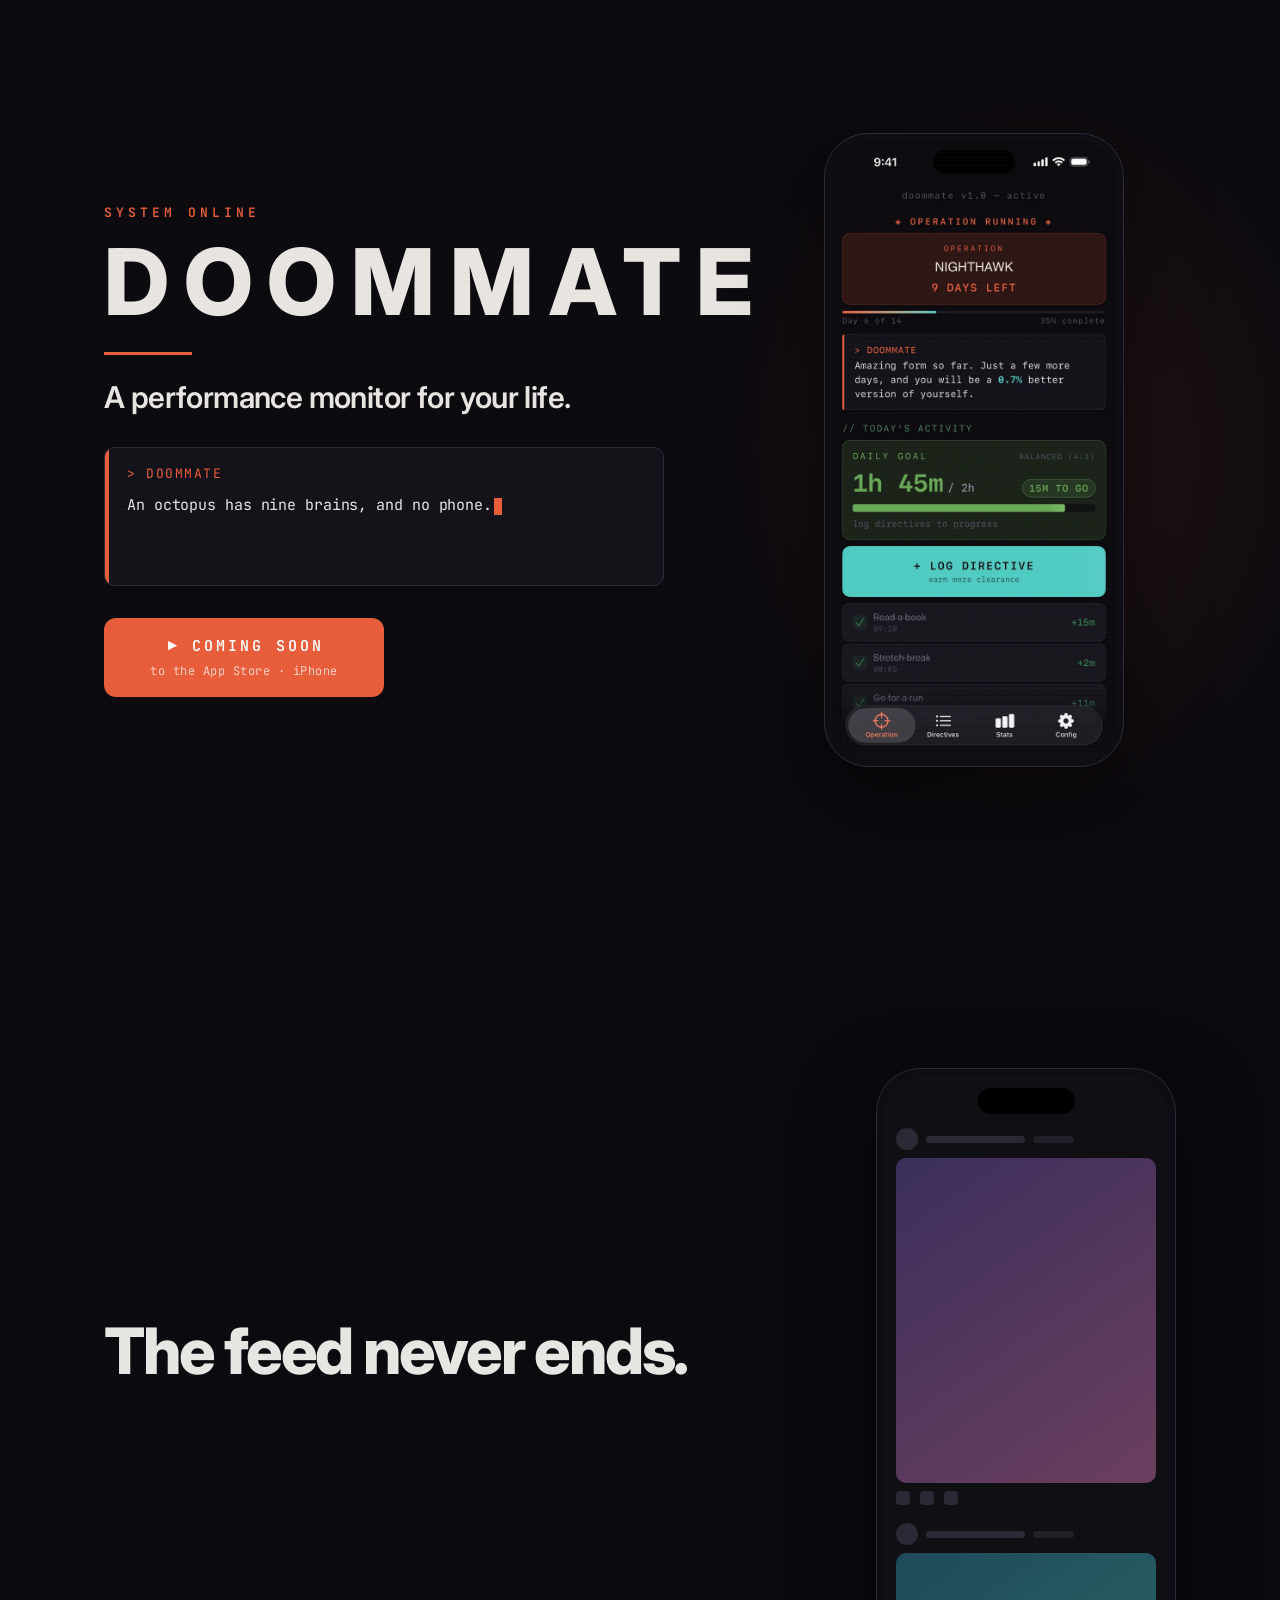
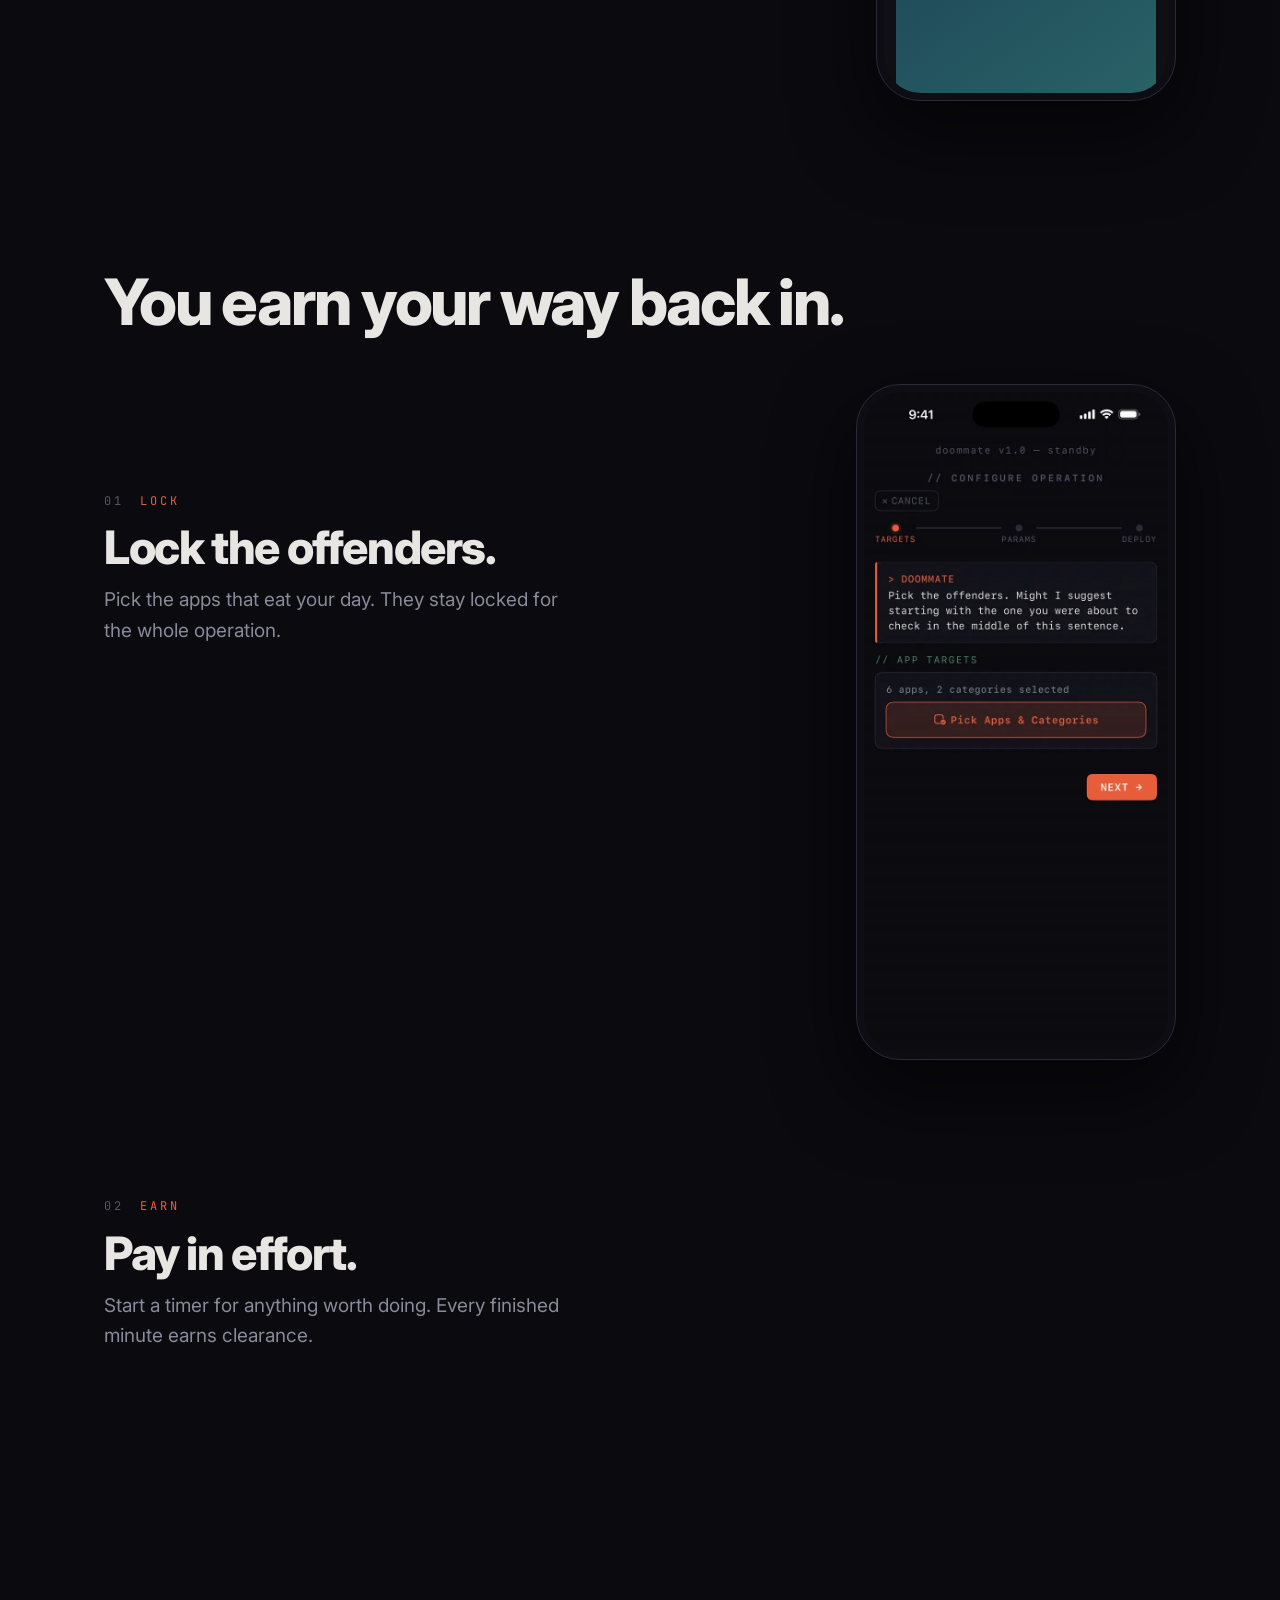
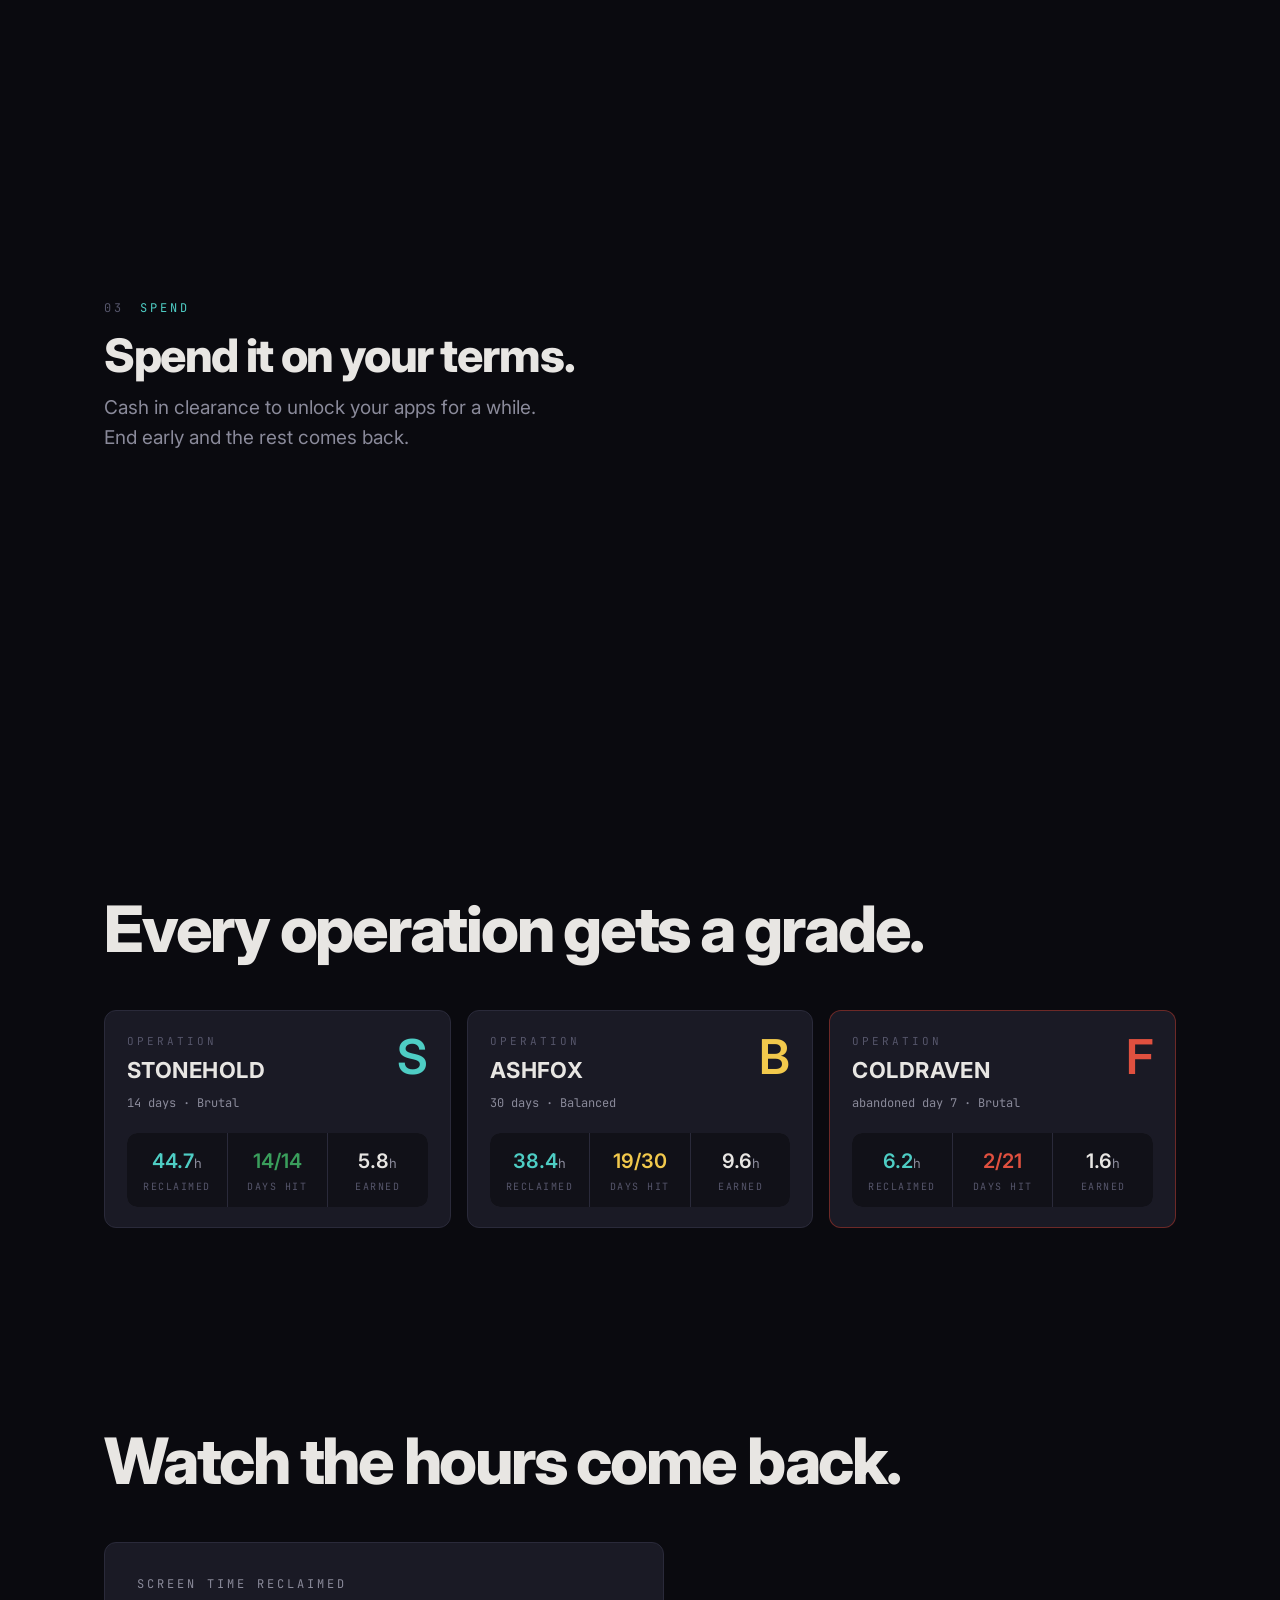
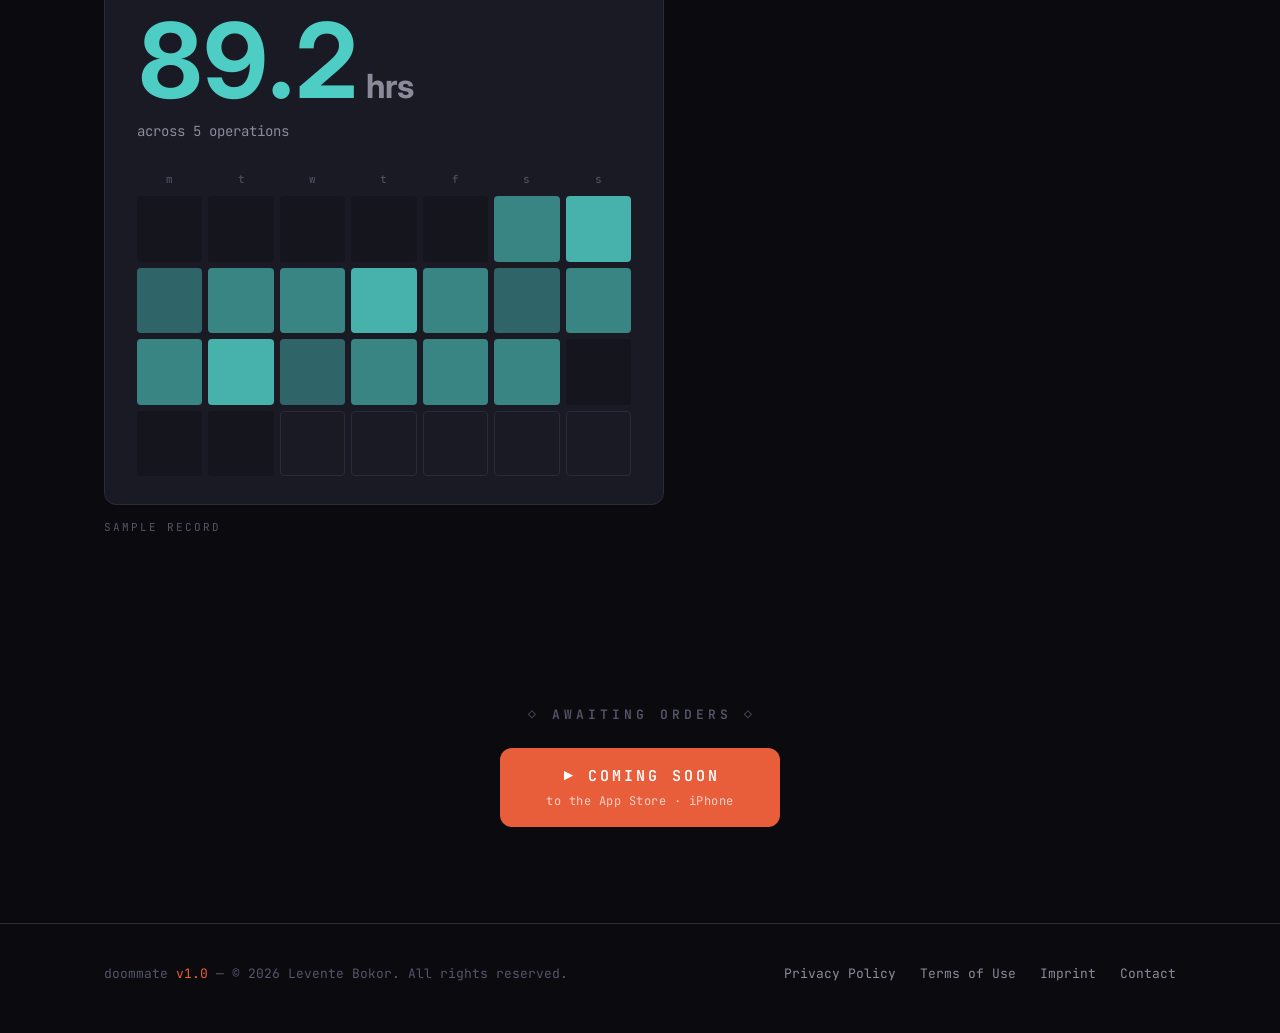
==== index.html @ 2afd4d6d "created website" ====
<!DOCTYPE html>
<html lang="en">
<head>
  <meta charset="UTF-8">
  <meta name="viewport" content="width=device-width, initial-scale=1.0">
  <title>Doommate</title>
  <meta name="description" content="Doommate is a performance monitor for your life. It locks away the apps that consume your day and hands your screen time back only in exchange for real effort.">
  <meta name="theme-color" content="#0a0a0f">

  <meta property="og:type" content="website">
  <meta property="og:title" content="Doommate">
  <meta property="og:description" content="A performance monitor for your life.">
  <meta property="og:url" content="https://jrcnn.github.io/doommate-site/">
  <meta property="og:image" content="https://jrcnn.github.io/doommate-site/assets/img/icon-512.png">
  <meta name="twitter:card" content="summary">

  <link rel="icon" type="image/png" sizes="32x32" href="assets/img/favicon-32.png">
  <link rel="icon" type="image/png" sizes="64x64" href="assets/img/icon-64.png">
  <link rel="apple-touch-icon" href="assets/img/apple-touch-icon.png">

  <script>document.documentElement.classList.add('js');</script>
  <link rel="preconnect" href="https://fonts.googleapis.com">
  <link rel="preconnect" href="https://fonts.gstatic.com" crossorigin>
  <link rel="stylesheet" href="https://fonts.googleapis.com/css2?family=Inter:wght@400;500;600;700;800&family=JetBrains+Mono:wght@400;500;600;700&display=swap">
  <link rel="stylesheet" href="assets/css/site.css">
  <link rel="stylesheet" href="assets/css/landing.css">
</head>
<body>
  <main>

    <!-- ── Hero ─────────────────────────────────────────── -->
    <section class="hero">
      <div class="wrap hero-grid">
        <div class="hero-copy">
          <p class="screen-label reveal">System online</p>
          <h1 class="wordmark reveal" style="--i:1">Doommate</h1>
          <div class="wordmark-rule reveal" style="--i:2" aria-hidden="true"></div>
          <p class="tagline reveal" style="--i:3">A performance monitor for your life.</p>

          <div class="terminal-msg dialog reveal" style="--i:4" id="dialog" role="button" tabindex="0" aria-label="Doommate. Press to hear another line.">
            <div class="prompt">&gt; doommate</div>
            <p class="sr-only" id="dialog-plain" aria-live="polite">An octopus has nine brains, and no phone. I will simply allow you to make your own conclusion.</p>
            <p class="msg-text" id="dialog-text" aria-hidden="true">An octopus has nine brains, and no phone. I will simply allow you to make your own conclusion.<span class="cursor"></span></p>
          </div>

          <div class="hero-cta reveal" style="--i:5">
            <!-- APP STORE: when the listing is live, replace this <span> with
                 <a class="btn btn-primary" href="https://apps.apple.com/app/idXXXXXXXXXX"> (same for the closing button) -->
            <span class="btn btn-primary">
              <span class="btn-text">▶ Coming soon</span>
              <span class="btn-sub">to the App Store · iPhone</span>
            </span>
          </div>
        </div>

        <div class="hero-visual reveal" style="--i:3">
          <div class="phone">
            <img src="assets/img/operation.webp" alt="Doommate during an active operation: days remaining, today's activity against the daily goal, and a button to log a directive." width="660" height="1434">
          </div>
        </div>
      </div>
    </section>

    <!-- ── The feed ─────────────────────────────────────── -->
    <!-- The block screen mirrors DoommateShieldUI/ShieldConfigurationExtension.swift:
         signal-lost icon geometry, DOOMMATE title, one of the operation lines, UNDERSTOOD. -->
    <section class="chapter" id="feed">
      <div class="wrap feedshow">
        <h2 class="headline feed-headline reveal">
          <span>The feed never ends.</span>
          <span class="headline-2">Doommate ends it.</span>
        </h2>

        <div class="phone feed-phone reveal" aria-label="An endless social feed, stopped by Doommate's block screen." role="img">
          <div class="screen">
            <div class="island" aria-hidden="true"></div>
            <div class="feed-scroll" aria-hidden="true"><div class="feed-list"></div></div>

            <div class="shield" aria-hidden="true">
              <svg class="shield-icon" viewBox="0 0 300 300">
                <defs>
                  <radialGradient id="shield-glow" cx="150" cy="150" r="150" gradientUnits="userSpaceOnUse">
                    <stop offset="0" stop-color="#C0392B" stop-opacity=".22"></stop>
                    <stop offset="1" stop-color="#C0392B" stop-opacity="0"></stop>
                  </radialGradient>
                  <mask id="shield-tears" maskUnits="userSpaceOnUse" x="0" y="0" width="300" height="300">
                    <rect width="300" height="300" fill="#fff"></rect>
                    <rect y="115" width="300" height="7.5" fill="#000"></rect>
                    <rect y="165" width="300" height="10" fill="#000"></rect>
                    <rect y="200" width="300" height="5" fill="#000"></rect>
                  </mask>
                </defs>
                <g mask="url(#shield-tears)">
                  <circle cx="150" cy="150" r="150" fill="url(#shield-glow)"></circle>
                  <g fill="none" stroke-width="25" stroke-linecap="butt">
                    <path d="M80 72.5 220 212.5M220 72.5 80 212.5" stroke="#4ECDC4" stroke-opacity=".5"></path>
                    <path d="M80 90 220 230M220 90 80 230" stroke="#8E2A1F" stroke-opacity=".6"></path>
                    <path d="M80 80 220 220M220 80 80 220" stroke="#C0392B"></path>
                  </g>
                </g>
                <g fill="#C0392B" fill-opacity=".55">
                  <rect x="45" y="122.5" width="40" height="7.5"></rect>
                  <rect x="215" y="122.5" width="40" height="7.5"></rect>
                  <rect x="65" y="175" width="30" height="10"></rect>
                  <rect x="205" y="175" width="30" height="10"></rect>
                </g>
                <path d="M25 65V25H65M235 25H275V65M275 235V275H235M65 275H25V235" fill="none" stroke="#C0392B" stroke-opacity=".35" stroke-width="5" stroke-linecap="butt" stroke-linejoin="miter"></path>
              </svg>
              <p class="shield-title">DOOMMATE</p>
              <p class="shield-sub">The feed will survive without you. It always does.</p>
              <span class="shield-btn">UNDERSTOOD</span>
            </div>
          </div>
        </div>
      </div>
    </section>

    <!-- ── The deal ─────────────────────────────────────── -->
    <section class="chapter" id="deal">
      <div class="wrap">
        <h2 class="headline reveal">You earn your way back in.</h2>

        <div class="deal">
          <div class="beats">
            <article class="beat" data-step="0">
              <div class="beat-copy reveal">
                <p class="beat-tag"><span>01</span> lock</p>
                <h3>Lock the offenders.</h3>
                <p>Pick the apps that eat your day. They stay locked for the whole operation.</p>
              </div>
              <div class="phone beat-phone reveal"><img src="assets/img/targets.webp" alt="Operation setup: picking the apps and categories to lock." width="660" height="1434" loading="lazy"></div>
            </article>
            <article class="beat" data-step="1">
              <div class="beat-copy reveal">
                <p class="beat-tag"><span>02</span> earn</p>
                <h3>Pay in effort.</h3>
                <p>Start a timer for anything worth doing. Every finished minute earns clearance.</p>
              </div>
              <div class="phone beat-phone reveal"><img src="assets/img/directive.webp" alt="A directive timer counting down while reading a book." width="660" height="1434" loading="lazy"></div>
            </article>
            <article class="beat" data-step="2">
              <div class="beat-copy reveal">
                <p class="beat-tag cyan"><span>03</span> spend</p>
                <h3>Spend it on your terms.</h3>
                <p>Cash in clearance to unlock your apps for a while. End early and the rest comes back.</p>
              </div>
              <div class="phone beat-phone reveal"><img src="assets/img/clearance.webp" alt="A clearance session counting down with apps unlocked." width="660" height="1434" loading="lazy"></div>
            </article>
          </div>

          <div class="stage" aria-hidden="true">
            <div class="phone">
              <div class="stage-screens">
                <img class="active" src="assets/img/targets.webp" alt="" width="660" height="1434" loading="lazy">
                <img src="assets/img/directive.webp" alt="" width="660" height="1434" loading="lazy">
                <img src="assets/img/clearance.webp" alt="" width="660" height="1434" loading="lazy">
              </div>
            </div>
          </div>
        </div>
      </div>
    </section>

    <!-- ── Grades ───────────────────────────────────────── -->
    <!-- Consistent with AppRouter.computeGrade: abandoned = F; S needs ≥95% of goal AND Brutal AND ≥10 days. -->
    <section class="chapter" id="grades">
      <div class="wrap">
        <h2 class="headline reveal">Every operation gets a grade.</h2>

        <div class="records">
          <article class="record card reveal" style="--i:0">
            <header>
              <div>
                <p class="rec-kicker">operation</p>
                <h3>STONEHOLD</h3>
                <p class="rec-meta">14 days · Brutal</p>
              </div>
              <span class="grade g-s" aria-label="Grade S">S</span>
            </header>
            <div class="rec-stats">
              <div><b class="c-cyan">44.7<small>h</small></b><span>reclaimed</span></div>
              <div><b class="c-green">14/14</b><span>days hit</span></div>
              <div><b>5.8<small>h</small></b><span>earned</span></div>
            </div>
          </article>
          <article class="record card reveal" style="--i:1">
            <header>
              <div>
                <p class="rec-kicker">operation</p>
                <h3>ASHFOX</h3>
                <p class="rec-meta">30 days · Balanced</p>
              </div>
              <span class="grade g-b" aria-label="Grade B">B</span>
            </header>
            <div class="rec-stats">
              <div><b class="c-cyan">38.4<small>h</small></b><span>reclaimed</span></div>
              <div><b class="c-yellow">19/30</b><span>days hit</span></div>
              <div><b>9.6<small>h</small></b><span>earned</span></div>
            </div>
          </article>
          <article class="record record--failed card reveal" style="--i:2">
            <header>
              <div>
                <p class="rec-kicker">operation</p>
                <h3>COLDRAVEN</h3>
                <p class="rec-meta">abandoned day 7 · Brutal</p>
              </div>
              <span class="grade g-f" aria-label="Grade F">F</span>
            </header>
            <div class="rec-stats">
              <div><b class="c-cyan">6.2<small>h</small></b><span>reclaimed</span></div>
              <div><b class="c-red">2/21</b><span>days hit</span></div>
              <div><b>1.6<small>h</small></b><span>earned</span></div>
            </div>
          </article>
        </div>
        <p class="sample reveal">sample records</p>
      </div>
    </section>

    <!-- ── Payoff ───────────────────────────────────────── -->
    <section class="chapter" id="payoff">
      <div class="wrap">
        <h2 class="headline reveal">Watch the hours come back.</h2>

        <div class="reclaim card reveal" id="reclaim">
          <p class="rec-label">screen time reclaimed</p>
          <p class="reclaim-value"><span id="reclaimed">100.4</span><small>hrs</small></p>
          <p class="reclaim-sub">across 5 operations</p>

          <div class="heat" aria-hidden="true">
            <span class="dow">m</span><span class="dow">t</span><span class="dow">w</span><span class="dow">t</span><span class="dow">f</span><span class="dow">s</span><span class="dow">s</span>
          </div>
        </div>
        <p class="sample reveal">sample record</p>
      </div>
    </section>

    <!-- ── Closing ──────────────────────────────────────── -->
    <section class="closing">
      <div class="wrap">
        <p class="screen-label dim reveal">◇ awaiting orders ◇</p>
        <span class="btn btn-primary reveal" style="--i:1">
          <span class="btn-text">▶ Coming soon</span>
          <span class="btn-sub">to the App Store · iPhone</span>
        </span>
      </div>
    </section>

  </main>

  <footer class="site-footer">
    <div class="wrap">
      <p class="sig">doommate <span class="ver">v1.0</span> — © 2026 Levente Bokor. All rights reserved.</p>
      <nav aria-label="Footer">
        <a href="privacy/">Privacy Policy</a>
        <a href="terms/">Terms of Use</a>
        <a href="imprint/">Imprint</a>
        <a href="mailto:doommateapp@gmail.com">Contact</a>
      </nav>
    </div>
  </footer>

  <!-- Lines copied verbatim from Doommate/Resources/DialogLines/generic.json.
       Inline markup: [p:ms] pause · [s:preset|ms] speed · [c:style] colour · [h:*] haptic (ignored on web) · [default] reset -->
  <script type="application/json" id="dialog-lines">
  [
    "An octopus has nine brains,[p:300] and no phone.[p:800] I will simply allow you to make your own conclusion.",
    "I think pigeons know something.[p:800] Not everything,[p:300] obviously,[p:300] but enough to make their confidence suspicious.",
    "You know what's underrated?[p:800] Finishing something badly,[p:300] as opposed to [c:emphasis][h:medium][s:slow]dreaming[default] about finishing something perfectly."
  ]
  </script>
  <script src="assets/js/landing.js" defer></script>
</body>
</html>
---- assets/css/site.css ----
/* Doommate site — design tokens mirror Doommate/DesignSystem/Theme.swift */

:root {
  --bg-deep: #0a0a0f;
  --bg-surface: #12121a;
  --bg-card: #1a1a25;
  --bg-card-hover: #22222f;
  --accent: #E85D3A;
  --accent-dim: rgba(232, 93, 58, 0.15);
  --accent-glow: rgba(232, 93, 58, 0.30);
  --cyan: #4ECDC4;
  --cyan-dim: rgba(78, 205, 196, 0.15);
  --green: #3A9E5C;
  --green-dim: rgba(58, 158, 92, 0.15);
  --yellow: #F2C94C;
  --yellow-dim: rgba(242, 201, 76, 0.15);
  --red: #C0392B;
  --red-dim: rgba(192, 57, 43, 0.15);
  --text-primary: #E8E6E3;
  --text-secondary: #8A8A9A;
  --text-dim: #55556A;
  --comment: #4A8A68;
  --border: #2A2A3A;

  --dialog-normal: #E8E6E3;
  --dialog-emphasis: #4ECDC4;
  --dialog-sass: #F2C94C;
  --dialog-error: #FF5B5B;

  --mono: 'JetBrains Mono', ui-monospace, 'SF Mono', Menlo, Consolas, monospace;
  --sans: 'Inter', system-ui, -apple-system, 'Segoe UI', Roboto, sans-serif;

  --radius-panel: 10px;
  --radius-card: 12px;
  --page: 1120px;
  color-scheme: dark;
}

* { box-sizing: border-box; }

html { scroll-behavior: smooth; }
@media (prefers-reduced-motion: reduce) { html { scroll-behavior: auto; } }

body {
  margin: 0;
  background: var(--bg-deep);
  color: var(--text-primary);
  font-family: var(--sans);
  font-size: 16px;
  line-height: 1.6;
  -webkit-font-smoothing: antialiased;
  /* clip, not hidden: hidden turns <body> into a scroll container and breaks the sticky header */
  overflow-x: clip;
}

/* Scanline texture — same stripe as DMScanlineOverlay, a touch stronger for desktop panels */
body::after {
  content: '';
  position: fixed;
  inset: 0;
  background: repeating-linear-gradient(
    0deg,
    transparent,
    transparent 2px,
    rgba(232, 93, 58, 0.018) 2px,
    rgba(232, 93, 58, 0.018) 4px
  );
  pointer-events: none;
  z-index: 100;
}

img { max-width: 100%; display: block; }

a { color: var(--accent); text-underline-offset: 3px; }
a:hover { color: #ff7a57; }
:focus-visible { outline: 2px solid var(--cyan); outline-offset: 3px; border-radius: 4px; }

::selection { background: var(--accent); color: #fff; }

.wrap {
  max-width: var(--page);
  margin: 0 auto;
  padding: 0 24px;
}

.skip-link {
  position: absolute;
  left: -9999px;
  top: 8px;
  background: var(--accent);
  color: #fff;
  padding: 8px 14px;
  border-radius: 8px;
  font-family: var(--mono);
  z-index: 200;
}
.skip-link:focus { left: 8px; }

/* ── Header ───────────────────────────────────────────── */

.site-header {
  position: sticky;
  top: 0;
  z-index: 50;
  background: rgba(10, 10, 15, 0.82);
  backdrop-filter: blur(12px);
  -webkit-backdrop-filter: blur(12px);
  border-bottom: 1px solid var(--border);
}

.site-header .wrap {
  display: flex;
  align-items: center;
  justify-content: space-between;
  height: 64px;
  gap: 16px;
}

.brand {
  display: flex;
  align-items: center;
  gap: 10px;
  text-decoration: none;
  color: var(--text-primary);
  font-family: var(--mono);
  font-weight: 700;
  font-size: 15px;
  letter-spacing: 3px;
  text-transform: uppercase;
}
.brand:hover { color: var(--text-primary); }
.brand img { width: 32px; height: 32px; border-radius: 8px; }

.nav {
  display: flex;
  align-items: center;
  gap: 24px;
  font-family: var(--mono);
  font-size: 13px;
}
.nav a {
  color: var(--text-secondary);
  text-decoration: none;
  letter-spacing: 0.5px;
}
.nav a:hover, .nav a[aria-current="page"] { color: var(--accent); }

@media (max-width: 640px) {
  .nav .nav-optional { display: none; }
  .nav { gap: 16px; font-size: 12px; }
  .brand span { display: none; }
}

/* ── Shared primitives from the app ───────────────────── */

.sys-line {
  font-family: var(--mono);
  font-size: 13px;
  color: var(--text-dim);
  letter-spacing: 2px;
}
.sys-line .ver { color: var(--accent); }

.screen-label {
  font-family: var(--mono);
  font-size: 13px;
  font-weight: 600;
  letter-spacing: 4px;
  text-transform: uppercase;
  color: var(--accent);
}
.screen-label.dim { color: var(--text-dim); }
.screen-label.cyan { color: var(--cyan); }

.section-label {
  font-family: var(--mono);
  font-size: 13px;
  color: var(--comment);
  letter-spacing: 3px;
  text-transform: uppercase;
  margin: 0 0 14px;
}

.terminal-msg {
  background: var(--bg-surface);
  border: 1px solid var(--border);
  border-radius: var(--radius-panel);
  padding: 16px 20px 18px 22px;
  position: relative;
  overflow: hidden;
}
.terminal-msg::before {
  content: '';
  position: absolute;
  top: 0; left: 0;
  width: 4px;
  height: 100%;
  background: var(--accent);
}
.terminal-msg .prompt {
  font-family: var(--mono);
  font-size: 13px;
  color: var(--accent);
  letter-spacing: 1.5px;
  text-transform: uppercase;
  margin-bottom: 8px;
}
.terminal-msg .msg-text {
  font-family: var(--mono);
  font-size: 15px;
  color: var(--dialog-normal);
  line-height: 1.65;
  letter-spacing: -0.1px;
  margin: 0;
}
.msg-text .c-emphasis { color: var(--dialog-emphasis); font-weight: 700; }
.msg-text .c-sass { color: var(--dialog-sass); }
.msg-text .c-error { color: var(--dialog-error); text-shadow: 1px 0 rgba(78,205,196,0.45), -1px 0 rgba(232,93,58,0.45); }

.cursor {
  display: inline-block;
  width: 0.55em;
  height: 1.1em;
  background: var(--accent);
  margin-left: 2px;
  vertical-align: text-bottom;
  animation: blink 1s step-end infinite;
}
@keyframes blink { 50% { opacity: 0; } }

.card {
  background: var(--bg-card);
  border: 1px solid var(--border);
  border-radius: var(--radius-card);
}

.btn {
  display: inline-flex;
  flex-direction: column;
  align-items: center;
  justify-content: center;
  gap: 4px;
  padding: 16px 32px;
  border-radius: var(--radius-card);
  text-decoration: none;
  position: relative;
  overflow: hidden;
  border: none;
  text-align: center;
}
.btn .btn-text {
  font-family: var(--mono);
  font-size: 15px;
  font-weight: 600;
  letter-spacing: 3px;
  margin-right: -3px; /* cancels the trailing letter-spacing so the label centres */
  text-transform: uppercase;
}
.btn .btn-sub {
  font-family: var(--mono);
  font-size: 12px;
  letter-spacing: 0.5px;
}
.btn-primary { background: var(--accent); color: #fff; }
.btn-primary:hover { color: #fff; background: #f0673f; }
.btn-primary .btn-sub { color: rgba(255,255,255,0.72); }
.btn-primary::after {
  content: '';
  position: absolute;
  top: 0; left: -100%;
  width: 50%;
  height: 100%;
  background: linear-gradient(90deg, transparent, rgba(255,255,255,0.12), transparent);
  animation: shimmer 3.2s ease-in-out infinite;
}
@keyframes shimmer { 0% { left: -100%; } 100% { left: 200%; } }

@media (prefers-reduced-motion: reduce) {
  .btn-primary::after, .cursor { animation: none; }
}

/* ── Footer ───────────────────────────────────────────── */

.site-footer {
  border-top: 1px solid var(--border);
  margin-top: 96px;
  padding: 40px 0 48px;
  font-family: var(--mono);
  font-size: 13px;
  color: var(--text-dim);
}
.site-footer .wrap {
  display: flex;
  flex-wrap: wrap;
  justify-content: space-between;
  gap: 20px 32px;
}
.site-footer nav { display: flex; flex-wrap: wrap; gap: 8px 24px; }
.site-footer a { color: var(--text-secondary); text-decoration: none; }
.site-footer a:hover { color: var(--accent); }
.site-footer .sig { color: var(--text-dim); margin: 0; }
.site-footer .sig .ver { color: var(--accent); }

/* Phones: signature over links, both centred */
@media (max-width: 640px) {
  .site-footer .wrap {
    flex-direction: column;
    align-items: center;
    text-align: center;
    gap: 16px;
  }
  .site-footer nav { justify-content: center; }
}
---- assets/css/landing.css ----
/* Landing page */

.sr-only {
  position: absolute;
  width: 1px; height: 1px;
  padding: 0; margin: -1px;
  overflow: hidden;
  clip: rect(0 0 0 0);
  white-space: nowrap;
  border: 0;
}

/* ── Scroll reveal ────────────────────────────────────── */
/* Only hidden once JS has marked the page, so no-JS visitors see everything. */

.js .reveal {
  opacity: 0;
  transform: translateY(28px);
  transition:
    opacity 0.8s cubic-bezier(0.2, 0.7, 0.2, 1),
    transform 0.8s cubic-bezier(0.2, 0.7, 0.2, 1);
  transition-delay: calc(var(--i, 0) * 90ms);
}
.js .reveal.in { opacity: 1; transform: none; }

/* ── Hero ─────────────────────────────────────────────── */

.hero {
  position: relative;
  min-height: 100vh;
  min-height: 100svh;
  display: flex;
  align-items: center;
  padding: 64px 0;
  overflow: hidden;
}
.hero::before {
  content: '';
  position: absolute;
  top: -10%;
  right: -15%;
  width: 70vw;
  height: 120%;
  background: radial-gradient(closest-side, rgba(232, 93, 58, 0.12), transparent 70%);
  pointer-events: none;
}

.hero-grid {
  position: relative;
  width: 100%;
  display: grid;
  grid-template-columns: minmax(0, 1.2fr) minmax(0, 0.8fr);
  gap: 64px;
  align-items: center;
}

.hero-copy .screen-label { margin: 0 0 12px; }

.wordmark {
  font-family: var(--sans);
  font-weight: 800;
  font-size: clamp(44px, 7.4vw, 92px);
  line-height: 1;
  letter-spacing: 0.16em;
  text-transform: uppercase;
  margin: 0;
}
.wordmark-rule {
  width: 88px;
  height: 3px;
  background: var(--accent);
  margin: 24px 0 24px;
}

.tagline {
  font-size: clamp(22px, 2.6vw, 30px);
  font-weight: 600;
  letter-spacing: -0.02em;
  line-height: 1.2;
  margin: 0 0 32px;
}

.dialog { max-width: 560px; cursor: pointer; }

.hero-cta { margin-top: 32px; }
.hero-cta .btn { min-width: 280px; }

.hero-visual { display: flex; justify-content: center; }
.hero-visual .phone { width: 300px; }

.phone {
  background: #0d0d13;
  border: 1px solid var(--border);
  border-radius: 44px;
  padding: 7px;
  box-shadow: 0 30px 80px rgba(0, 0, 0, 0.55);
}
.phone img {
  border-radius: 37px;
  width: 100%;
  height: auto;
}

@media (max-width: 900px) {
  .hero { min-height: 0; padding: 56px 0 24px; }
  .hero-grid { grid-template-columns: 1fr; gap: 56px; }
  .hero-visual .phone { width: 250px; }
  /* Single column: the button spans the dialog's width so their edges line up */
  .hero-cta .btn { width: 100%; max-width: 560px; min-width: 0; }
}

/* ── Chapters ─────────────────────────────────────────── */

.chapter { padding: 168px 0 0; }

.headline {
  font-family: var(--sans);
  font-weight: 800;
  font-size: clamp(34px, 5.2vw, 64px);
  line-height: 1.04;
  letter-spacing: -0.035em;
  max-width: 13em;
  margin: 0 0 48px;
}

.sample {
  font-family: var(--mono);
  font-size: 11px;
  letter-spacing: 2px;
  text-transform: uppercase;
  color: var(--text-dim);
  margin: 14px 0 0;
}

@media (max-width: 900px) {
  .chapter { padding-top: 120px; }
  .headline { margin-bottom: 32px; }
}

/* ── The feed ─────────────────────────────────────────── */

.feedshow {
  display: grid;
  grid-template-columns: minmax(0, 1fr) 300px;
  gap: 64px;
  align-items: center;
}

.feed-headline { margin: 0; }
.feed-headline span { display: block; }
.headline-2 { color: var(--accent); }

.js #feed .headline-2 {
  opacity: 0;
  transform: translateY(14px);
  transition: opacity 0.6s ease 0.25s, transform 0.6s cubic-bezier(0.2, 0.7, 0.2, 1) 0.25s;
}
.js #feed.ended .headline-2 { opacity: 1; transform: none; }

.feed-phone { width: 300px; justify-self: center; }

.screen {
  position: relative;
  aspect-ratio: 660 / 1434;
  border-radius: 37px;
  overflow: hidden;
  background: #101014;
}
.island {
  position: absolute;
  top: 12px;
  left: 50%;
  width: 34%;
  height: 26px;
  transform: translateX(-50%);
  border-radius: 14px;
  background: #000;
  z-index: 3;
}

/* A generic feed: nobody's brand, just the shape of one */
.feed-scroll { position: absolute; inset: 0; overflow: hidden; }
.feed-list {
  padding: 52px 12px 0;
  animation: feed-scroll 16s linear infinite;
}
@keyframes feed-scroll {
  from { transform: translateY(0); }
  to   { transform: translateY(-50%); }
}
.js #feed.ended .feed-list { animation-play-state: paused; }

.post { margin-bottom: 18px; }
.post-head {
  display: flex;
  align-items: center;
  gap: 8px;
  margin-bottom: 8px;
}
.post-head .av {
  width: 22px;
  height: 22px;
  border-radius: 50%;
  background: #2a2a36;
  flex: none;
}
.post-head b {
  height: 7px;
  width: 38%;
  border-radius: 4px;
  background: #2a2a36;
}
.post-head b.short { width: 16%; background: #202029; }
.media {
  border-radius: 10px;
  aspect-ratio: 4 / 5;
}
.media.sq { aspect-ratio: 1; }
.media.wide { aspect-ratio: 16 / 11; }
.m1 { background: linear-gradient(145deg, #3b2f5c, #6b3f5e); }
.m2 { background: linear-gradient(145deg, #1f4a5a, #2d6a6a); }
.m3 { background: linear-gradient(145deg, #5a3a22, #8a5a2a); }
.m4 { background: linear-gradient(145deg, #2a2f5e, #4a3a7a); }
.m5 { background: linear-gradient(145deg, #5e2a3a, #7a3a4a); }
.m6 { background: linear-gradient(145deg, #23513a, #2f6a4a); }
.post-actions {
  display: flex;
  gap: 10px;
  margin-top: 8px;
}
.post-actions i {
  width: 14px;
  height: 14px;
  border-radius: 4px;
  background: #2a2a36;
}

/* Block screen — the app's system shield */
.shield {
  position: absolute;
  inset: 0;
  z-index: 2;
  display: flex;
  flex-direction: column;
  align-items: center;
  text-align: center;
  padding: 30% 22px 26px;
  background: rgba(10, 10, 15, 0.86);
  -webkit-backdrop-filter: blur(16px);
  backdrop-filter: blur(16px);
}
.js #feed .shield {
  opacity: 0;
  transform: scale(1.06);
  transition: opacity 0.45s ease, transform 0.55s cubic-bezier(0.2, 0.7, 0.2, 1);
}
.js #feed.ended .shield { opacity: 1; transform: none; }

.shield-icon { width: 52%; height: auto; }
.shield-title {
  font-family: -apple-system, BlinkMacSystemFont, var(--sans);
  font-size: 19px;
  font-weight: 700;
  color: var(--red);
  margin: 14px 0 6px;
}
.shield-sub {
  font-family: -apple-system, BlinkMacSystemFont, var(--sans);
  font-size: 14px;
  line-height: 1.4;
  color: var(--text-secondary);
  margin: 0;
  max-width: 17em;
}
.shield-btn {
  margin-top: auto;
  width: 100%;
  padding: 13px 0;
  border-radius: 14px;
  background: var(--red);
  color: var(--bg-deep);
  font-family: -apple-system, BlinkMacSystemFont, var(--sans);
  font-size: 15px;
  font-weight: 600;
}

@media (max-width: 900px) {
  .feedshow { grid-template-columns: 1fr; gap: 40px; }
  .feed-phone { width: 260px; }
}

/* ── The deal ─────────────────────────────────────────── */

.deal {
  display: grid;
  grid-template-columns: minmax(0, 1fr) 320px;
  gap: 64px;
}

.beat {
  min-height: 78vh;
  display: flex;
  flex-direction: column;
  justify-content: center;
}
.beat:first-child { min-height: 60vh; justify-content: flex-start; padding-top: 12vh; }
.beat-tag {
  font-family: var(--mono);
  font-size: 12px;
  letter-spacing: 3px;
  text-transform: uppercase;
  color: var(--accent);
  margin: 0;
}
.beat-tag.cyan { color: var(--cyan); }
.beat-tag span { color: var(--text-dim); margin-right: 6px; }
.beat h3 {
  font-family: var(--sans);
  font-size: clamp(30px, 3.6vw, 48px);
  font-weight: 800;
  line-height: 1.05;
  letter-spacing: -0.03em;
  margin: 12px 0 14px;
}
.beat-copy p:last-child {
  font-size: 19px;
  color: var(--text-secondary);
  max-width: 24em;
  margin: 0;
}
.beat-phone { display: none; }

.stage {
  position: sticky;
  top: max(24px, calc(50vh - 350px));
  align-self: start;
}
.stage-screens {
  position: relative;
  aspect-ratio: 660 / 1434;
}
.stage-screens img {
  position: absolute;
  inset: 0;
  opacity: 0;
  transform: scale(0.985);
  transition: opacity 0.5s ease, transform 0.5s ease;
}
.stage-screens img.active { opacity: 1; transform: none; }

@media (max-width: 900px) {
  .deal { grid-template-columns: 1fr; gap: 0; }
  .stage { display: none; }
  .beat, .beat:first-child { min-height: 0; padding: 24px 0 72px; }
  .beat-phone { display: block; width: 250px; margin: 36px auto 0; }
}

/* ── Grades ───────────────────────────────────────────── */

.records {
  display: grid;
  grid-template-columns: repeat(3, minmax(0, 1fr));
  gap: 16px;
}
.record { padding: 22px 22px 20px; }
.record--failed { border-color: rgba(192, 57, 43, 0.5); }
.record header {
  display: flex;
  justify-content: space-between;
  align-items: flex-start;
  gap: 12px;
}
.rec-kicker {
  font-family: var(--mono);
  font-size: 11px;
  letter-spacing: 3px;
  text-transform: uppercase;
  color: var(--text-dim);
  margin: 0 0 2px;
}
.record h3 {
  font-family: var(--sans);
  font-size: 22px;
  font-weight: 700;
  letter-spacing: 0.02em;
  margin: 0;
}
.rec-meta {
  font-family: var(--mono);
  font-size: 12px;
  color: var(--text-secondary);
  margin: 6px 0 0;
}
.grade {
  font-family: var(--sans);
  font-size: 48px;
  font-weight: 600;
  line-height: 1;
}
.g-s { color: var(--cyan); }
.g-b { color: var(--yellow); }
.g-f { color: #e0503f; }

/* Grade lands a beat after its card, like a stamp */
.js .record .grade {
  display: inline-block;
  opacity: 0;
  transform: scale(1.9);
  transition: opacity 0.35s ease, transform 0.45s cubic-bezier(0.3, 1.6, 0.5, 1);
  transition-delay: calc(var(--i, 0) * 90ms + 450ms);
}
.js .record.in .grade { opacity: 1; transform: none; }

.rec-stats {
  display: grid;
  grid-template-columns: repeat(3, minmax(0, 1fr));
  gap: 1px;
  margin-top: 20px;
  background: var(--border);
  border-radius: var(--radius-panel);
  overflow: hidden;
}
.rec-stats div {
  background: #111118;
  padding: 12px 6px;
  text-align: center;
}
.rec-stats b {
  display: block;
  font-family: var(--sans);
  font-size: 20px;
  font-weight: 600;
}
.rec-stats small { font-size: 13px; color: var(--text-secondary); font-weight: 400; }
.rec-stats span {
  display: block;
  margin-top: 2px;
  font-family: var(--mono);
  font-size: 10px;
  letter-spacing: 1.5px;
  text-transform: uppercase;
  color: var(--text-dim);
}
.c-cyan { color: var(--cyan); }
.c-green { color: var(--green); }
.c-yellow { color: var(--yellow); }
.c-red { color: #e0503f; }

@media (max-width: 900px) {
  .records { grid-template-columns: 1fr; max-width: 480px; }
}

/* ── Payoff ───────────────────────────────────────────── */

.reclaim {
  max-width: 560px;
  padding: 32px 32px 28px;
}
.rec-label {
  font-family: var(--mono);
  font-size: 12px;
  letter-spacing: 3px;
  text-transform: uppercase;
  color: var(--text-secondary);
  margin: 0;
}
.reclaim-value {
  font-family: var(--sans);
  font-size: clamp(64px, 9vw, 104px);
  font-weight: 700;
  line-height: 1;
  letter-spacing: -0.02em;
  color: var(--cyan);
  margin: 14px 0 8px;
  font-variant-numeric: tabular-nums;
}
.reclaim-value small {
  font-size: 0.32em;
  color: var(--text-secondary);
  margin-left: 8px;
  letter-spacing: 0;
}
.reclaim-sub {
  font-family: var(--mono);
  font-size: 14px;
  color: var(--text-secondary);
  margin: 0;
}

.heat {
  display: grid;
  grid-template-columns: repeat(7, minmax(0, 1fr));
  gap: 6px;
  margin-top: 28px;
}
.heat .dow {
  font-family: var(--mono);
  font-size: 11px;
  color: var(--text-dim);
  text-align: center;
  margin-bottom: 2px;
}
.cell {
  aspect-ratio: 1;
  border-radius: 4px;
  background: #15151d;
}
.cell.l1 { background: rgba(78, 205, 196, 0.25); }
.cell.l2 { background: rgba(78, 205, 196, 0.42); }
.cell.l3 { background: rgba(78, 205, 196, 0.6); }
.cell.l4 { background: rgba(78, 205, 196, 0.85); }
.cell.lf { background: transparent; border: 1px solid var(--border); }

.js .reclaim .cell {
  opacity: 0;
  transform: scale(0.6);
  transition: opacity 0.4s ease, transform 0.4s ease;
  transition-delay: calc(var(--i, 0) * 24ms + 300ms);
}
.js .reclaim.in .cell { opacity: 1; transform: none; }

/* ── Closing ──────────────────────────────────────────── */

.closing {
  padding: 168px 0 0;
  text-align: center;
}
.closing .screen-label {
  margin: 0 0 22px;
  padding-left: 4px; /* balances the trailing letter-spacing so the label sits dead centre */
}
.closing .btn { min-width: 280px; }
@media (max-width: 520px) {
  .closing .btn { width: 100%; min-width: 0; }
}

/* ── Reduced motion: everything present, nothing moves ── */

@media (prefers-reduced-motion: reduce) {
  .js .reveal,
  .js .record .grade,
  .js .reclaim .cell,
  .js #feed .shield,
  .js #feed .headline-2 {
    transition: none !important;
  }
  .js .reveal,
  .js .record .grade,
  .js .reclaim .cell {
    opacity: 1 !important;
    transform: none !important;
  }
  .feed-list { animation: none; }
  .stage-screens img { transition: none; }
}
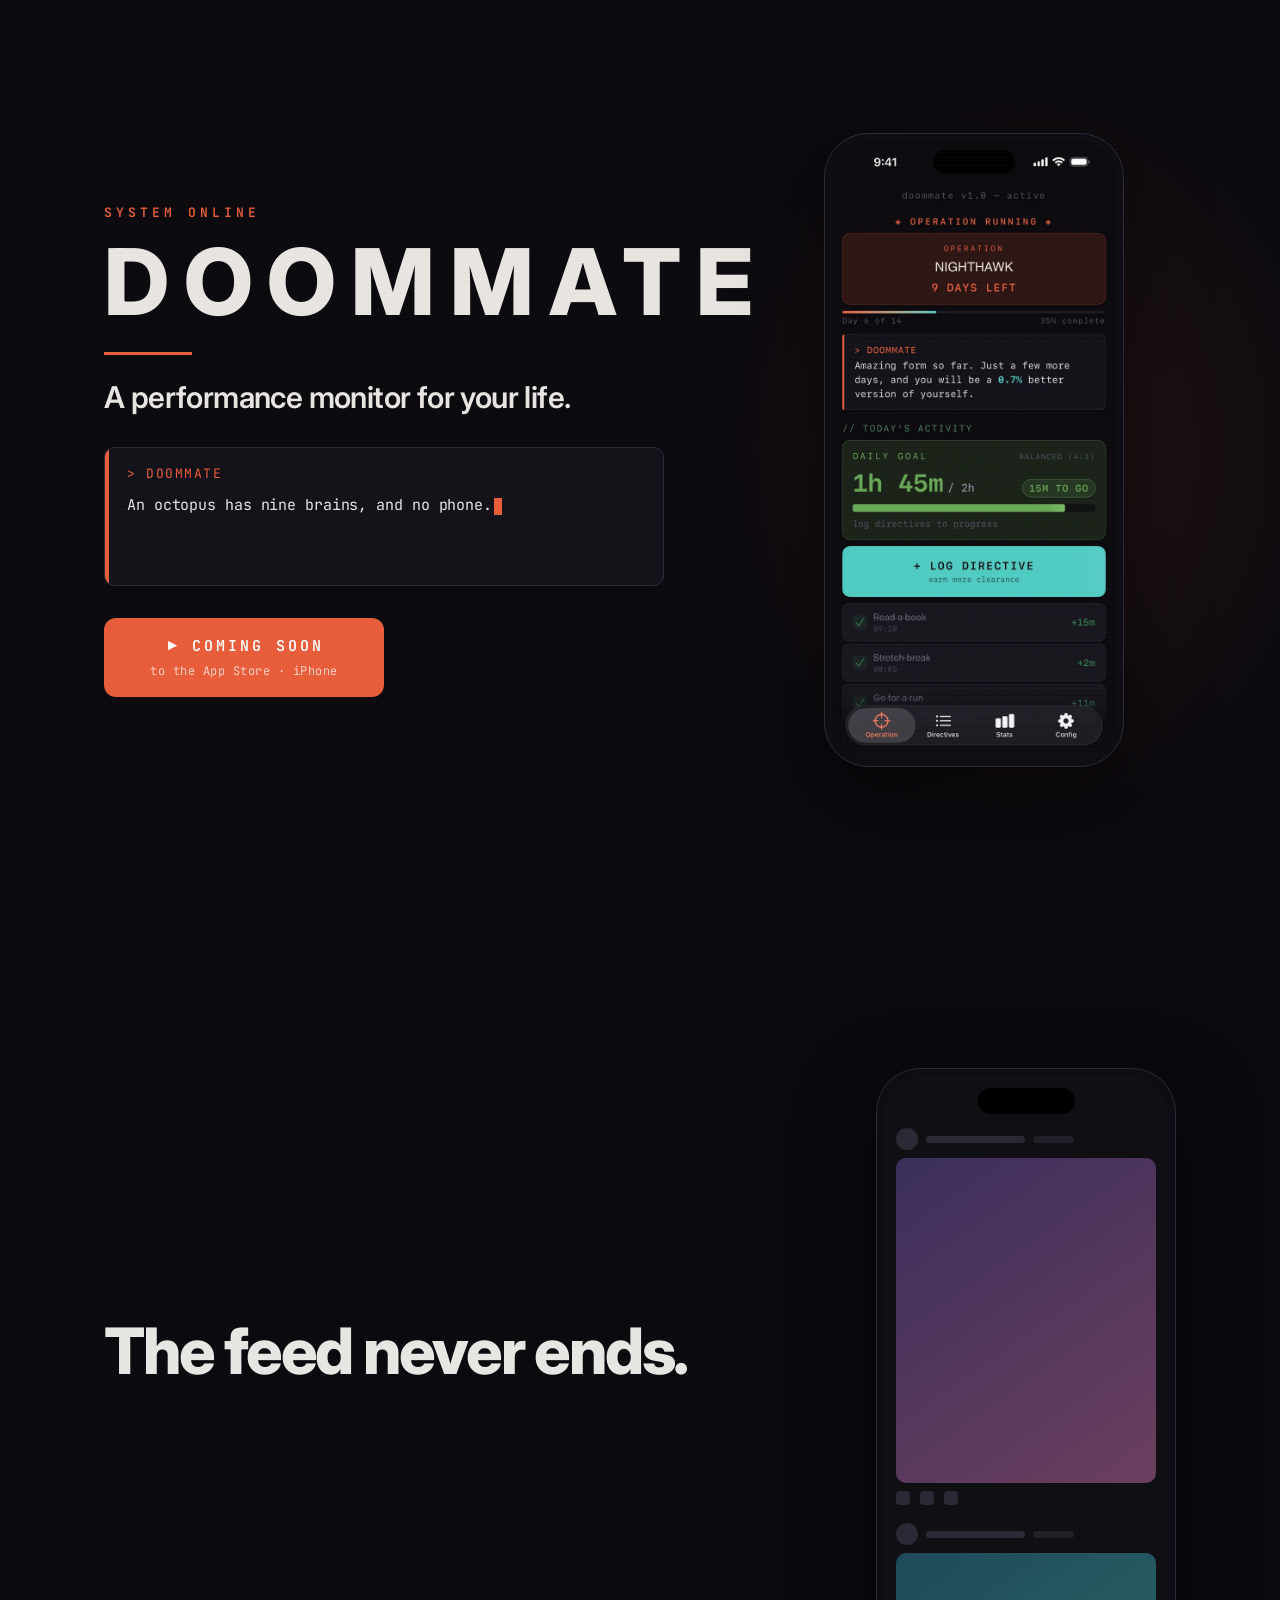
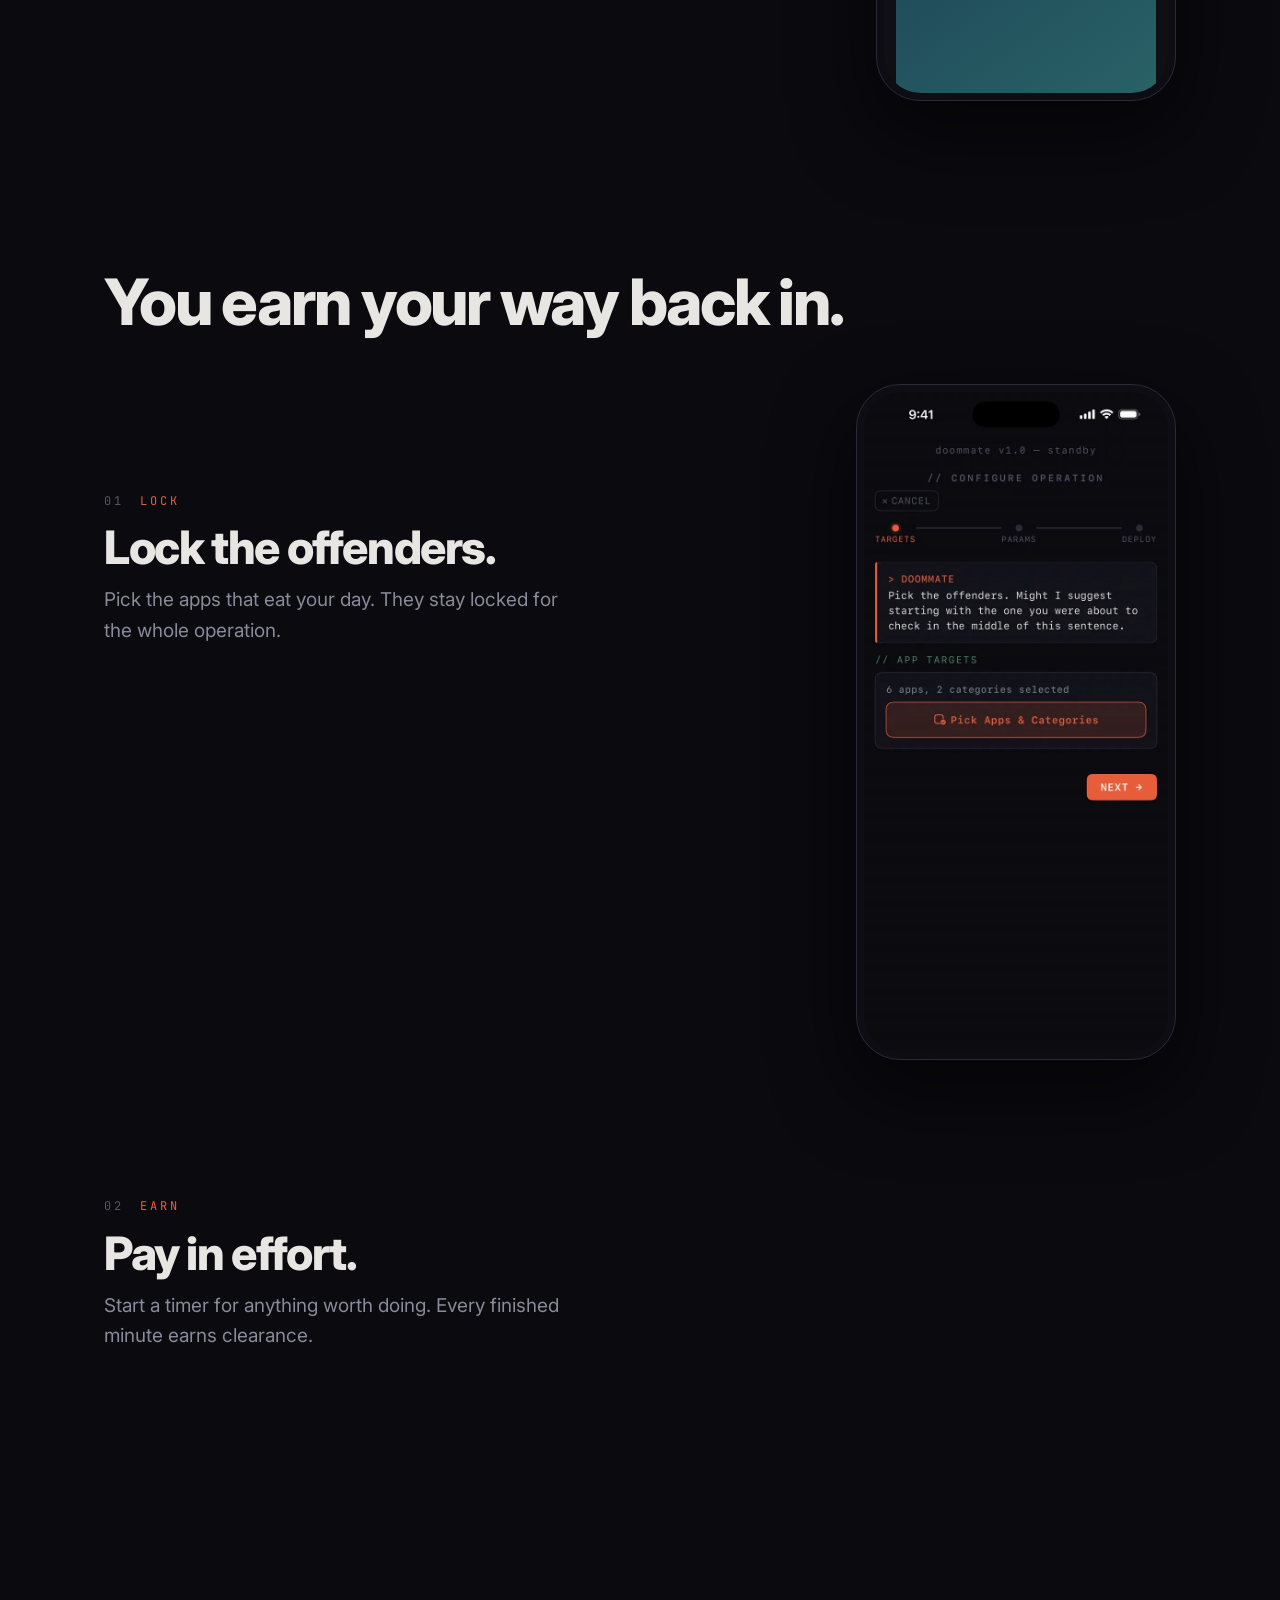
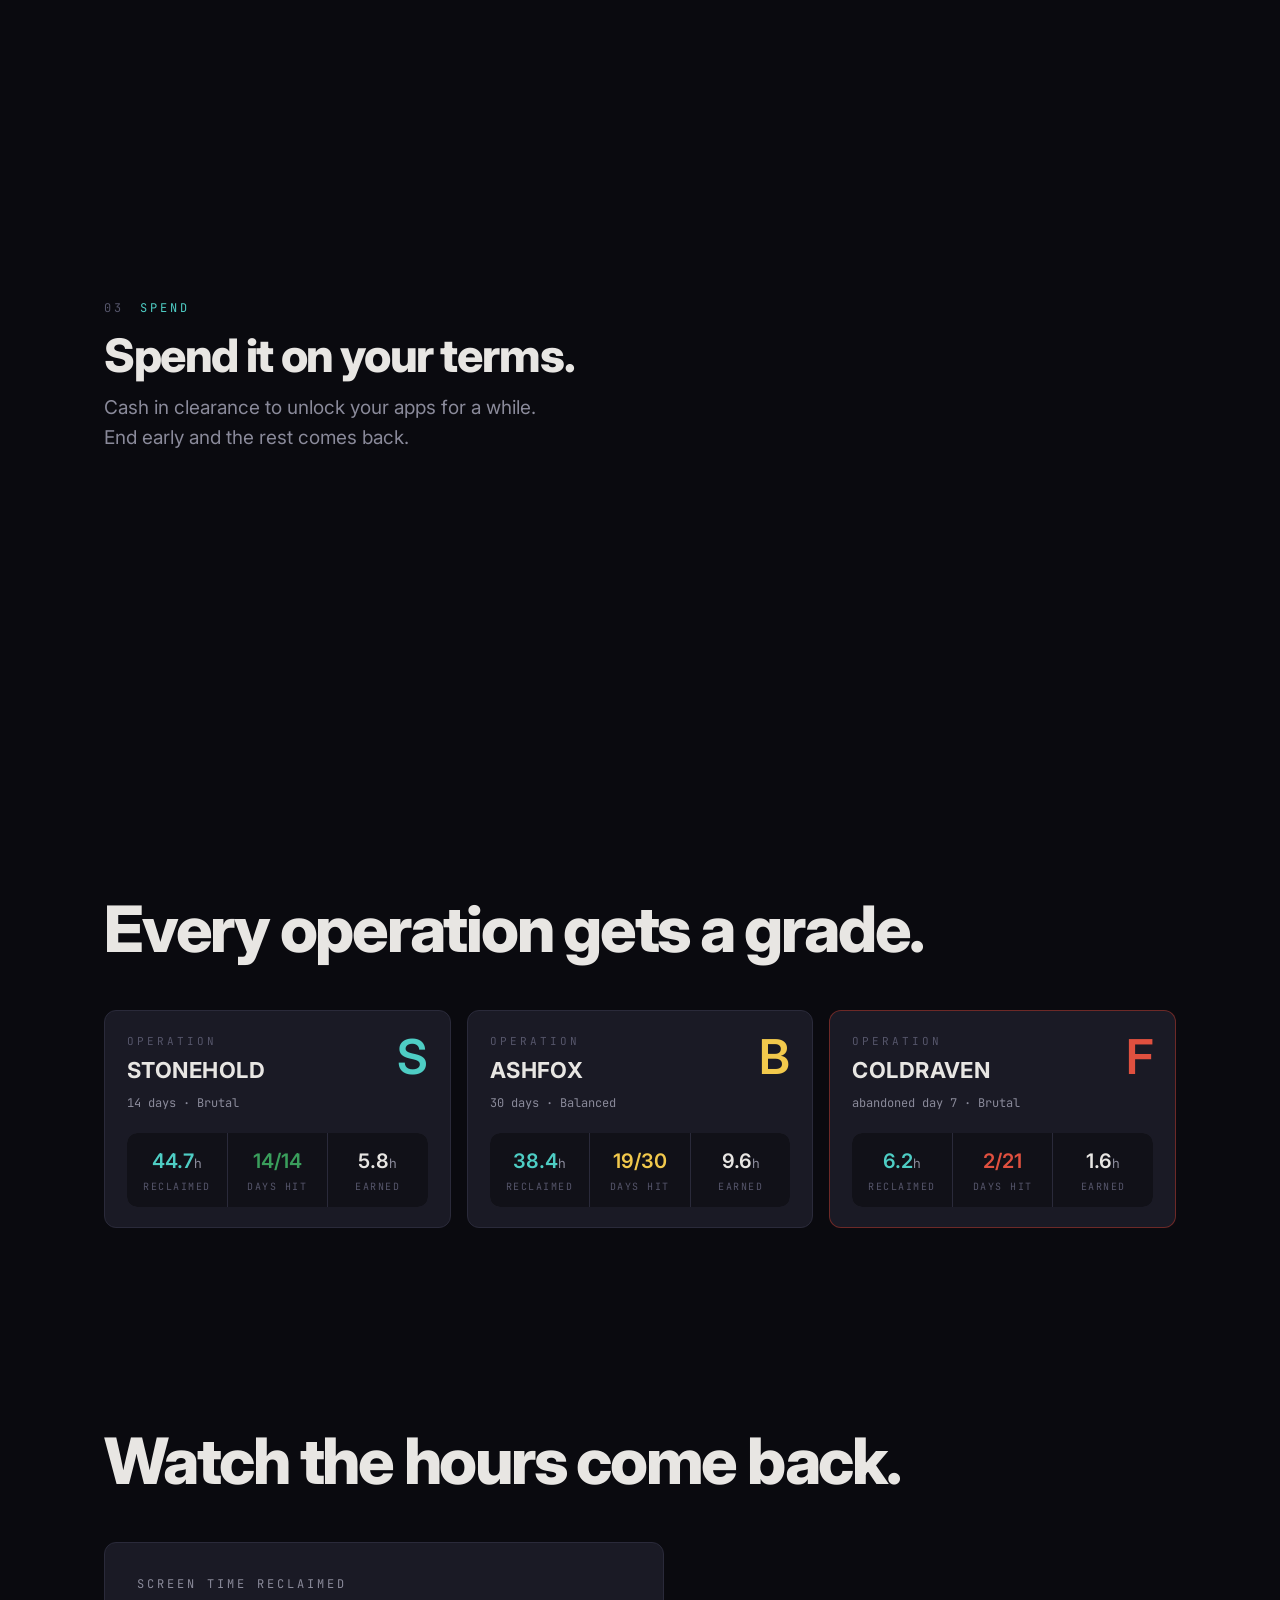
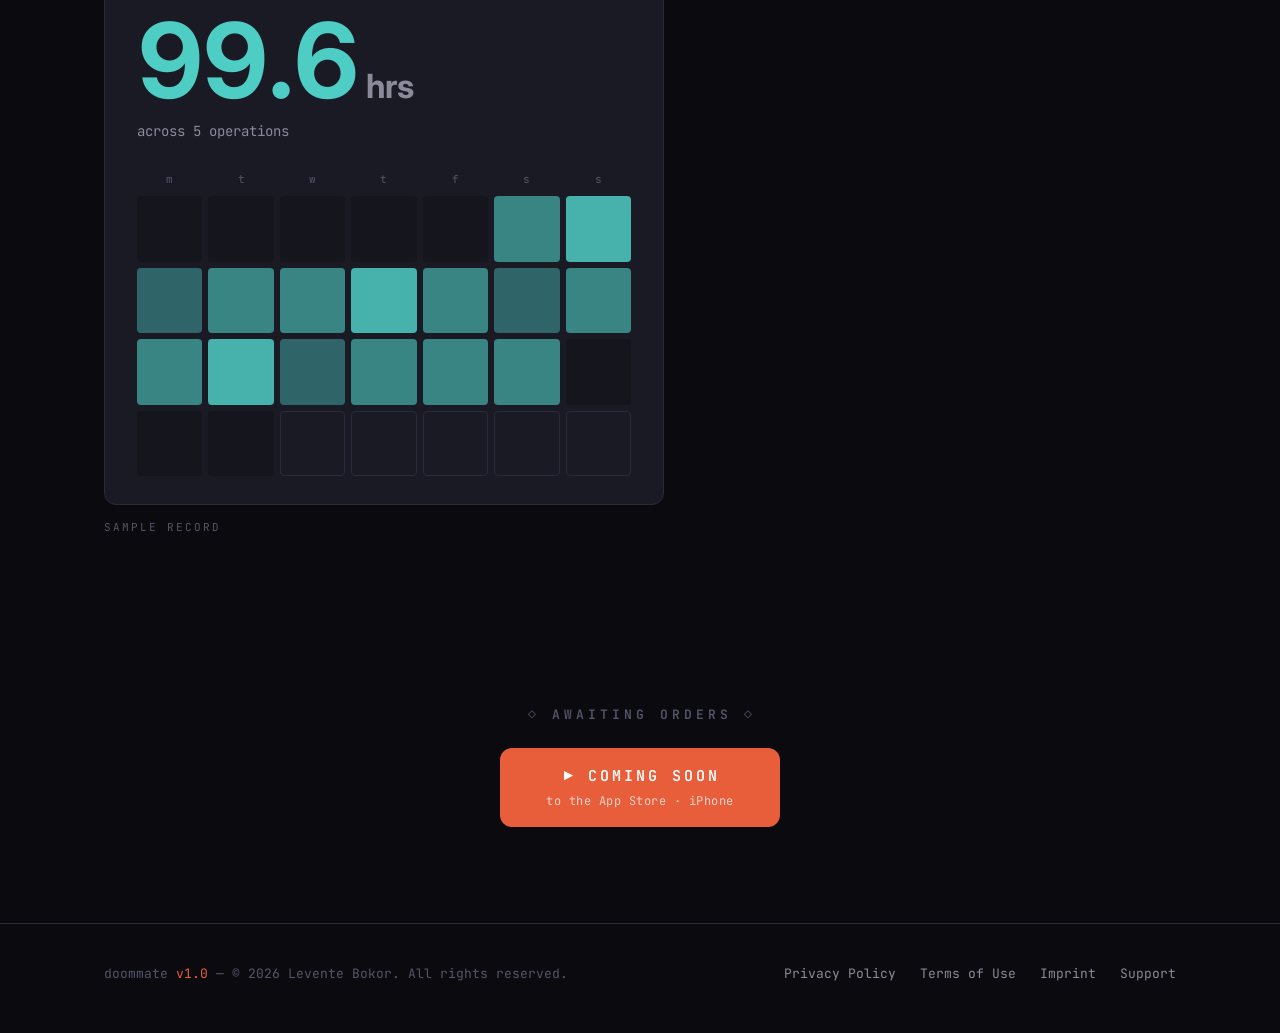
==== commit 59c33ea6: "support site" ====
--- a/index.html
+++ b/index.html
@@ -10,8 +10,9 @@
   <meta property="og:type" content="website">
   <meta property="og:title" content="Doommate">
   <meta property="og:description" content="A performance monitor for your life.">
-  <meta property="og:url" content="https://jrcnn.github.io/doommate-site/">
-  <meta property="og:image" content="https://jrcnn.github.io/doommate-site/assets/img/icon-512.png">
+  <meta property="og:url" content="https://doommate.com/">
+  <meta property="og:image" content="https://doommate.com/assets/img/icon-512.png">
+  <link rel="canonical" href="https://doommate.com/">
   <meta name="twitter:card" content="summary">
 
   <link rel="icon" type="image/png" sizes="32x32" href="assets/img/favicon-32.png">
@@ -256,7 +257,7 @@
         <a href="privacy/">Privacy Policy</a>
         <a href="terms/">Terms of Use</a>
         <a href="imprint/">Imprint</a>
-        <a href="mailto:doommateapp@gmail.com">Contact</a>
+        <a href="support/">Support</a>
       </nav>
     </div>
   </footer>
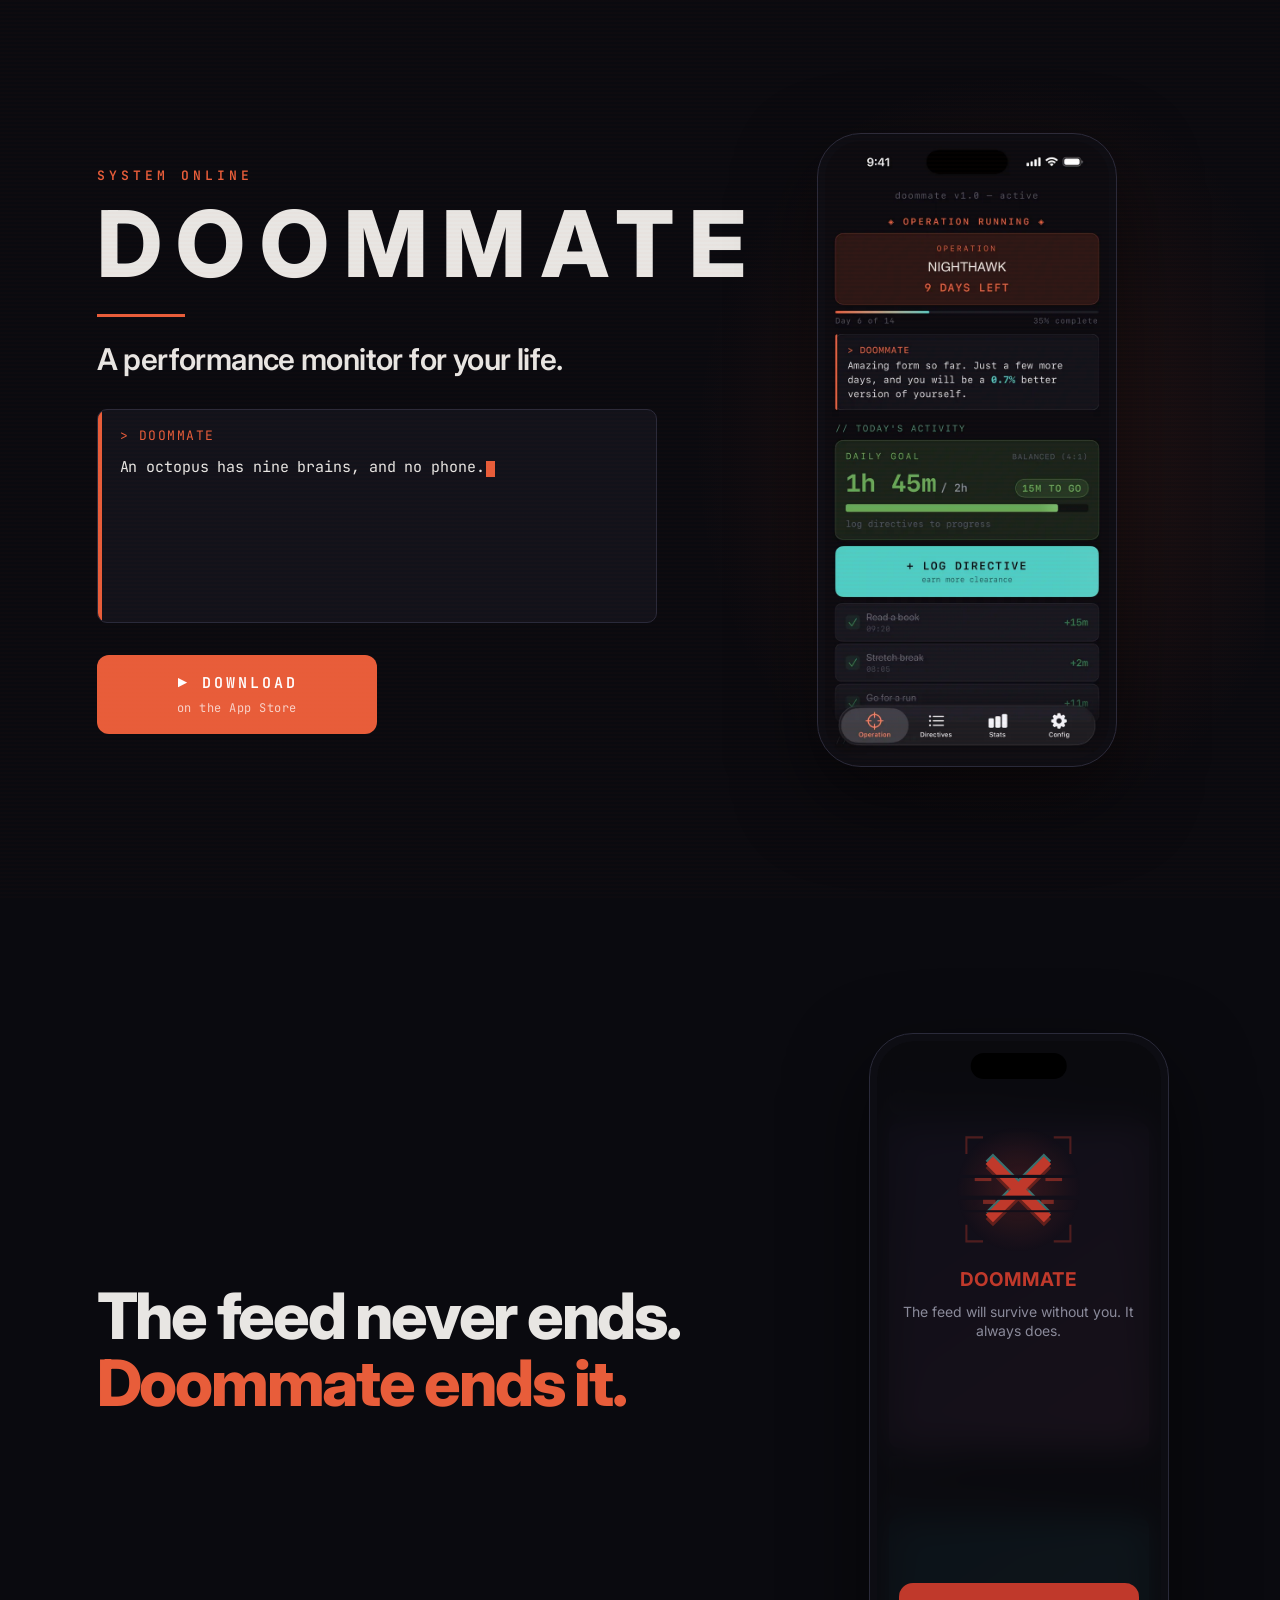
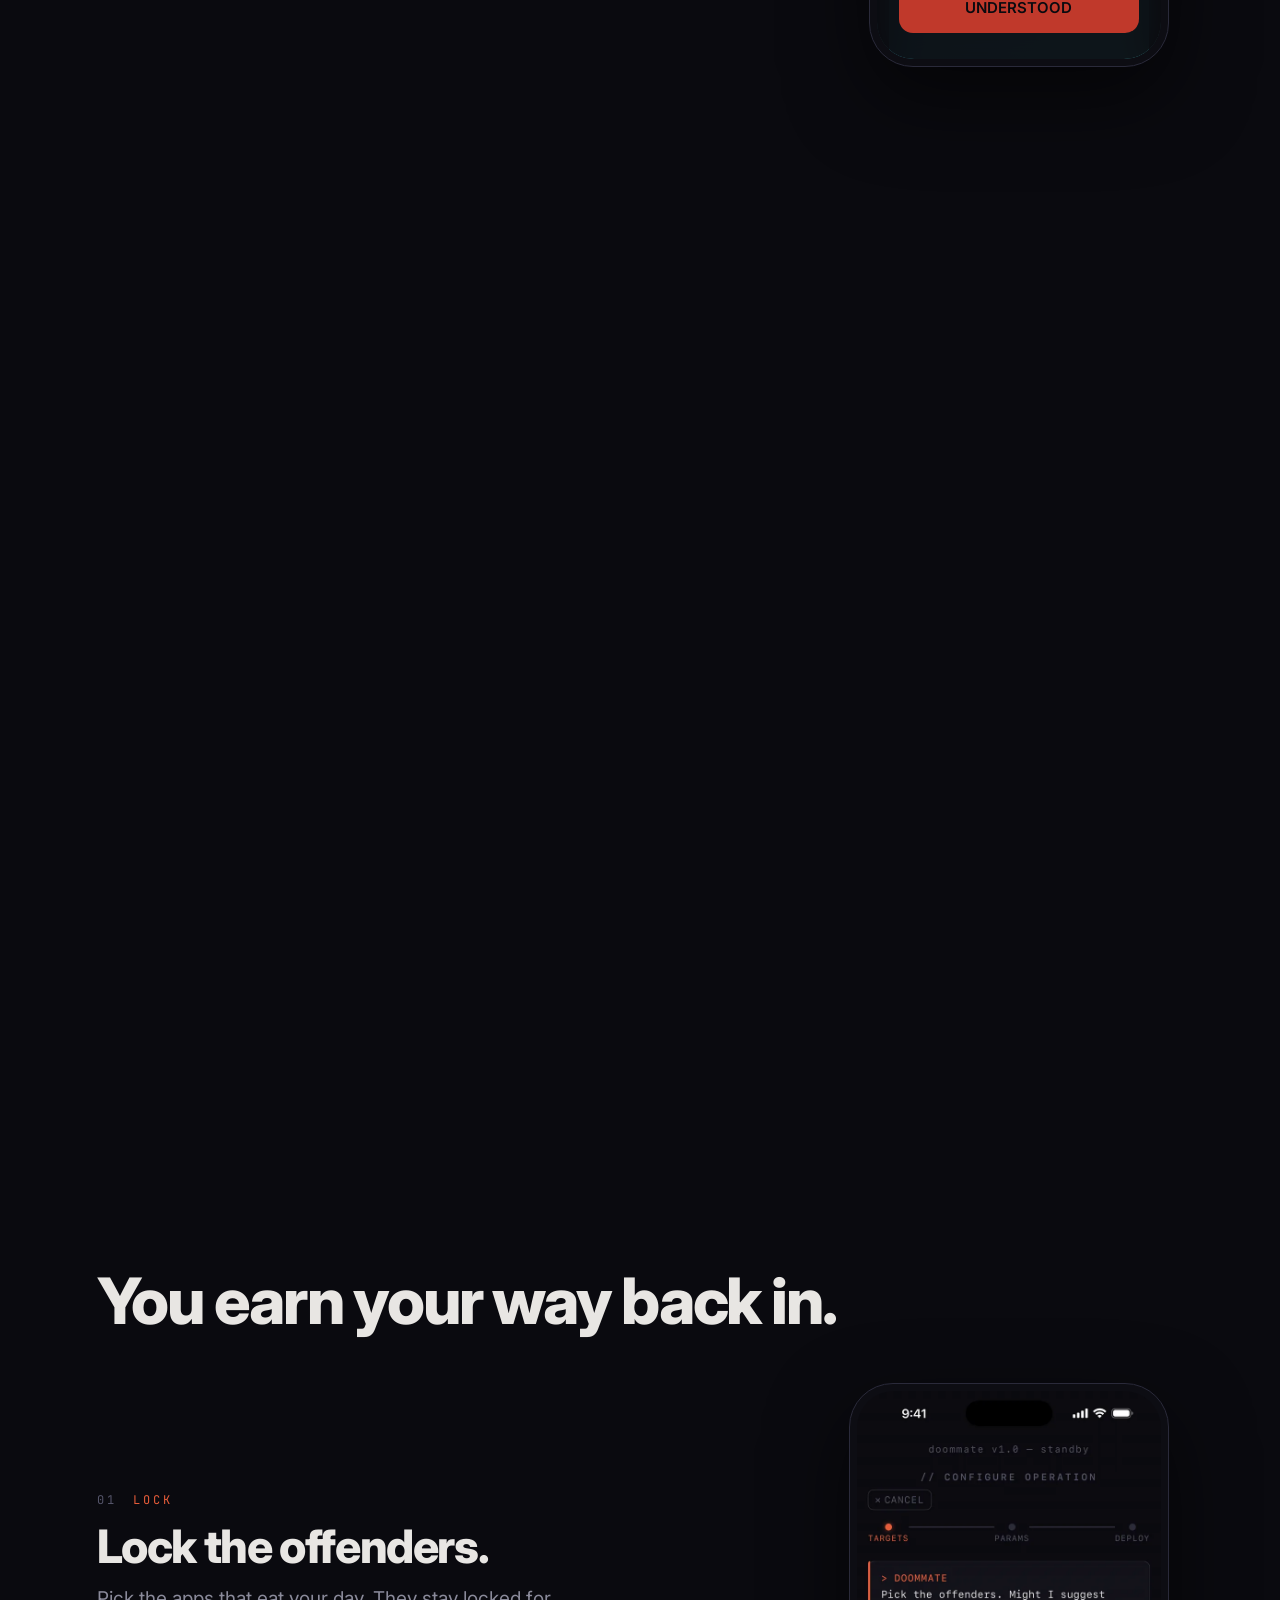
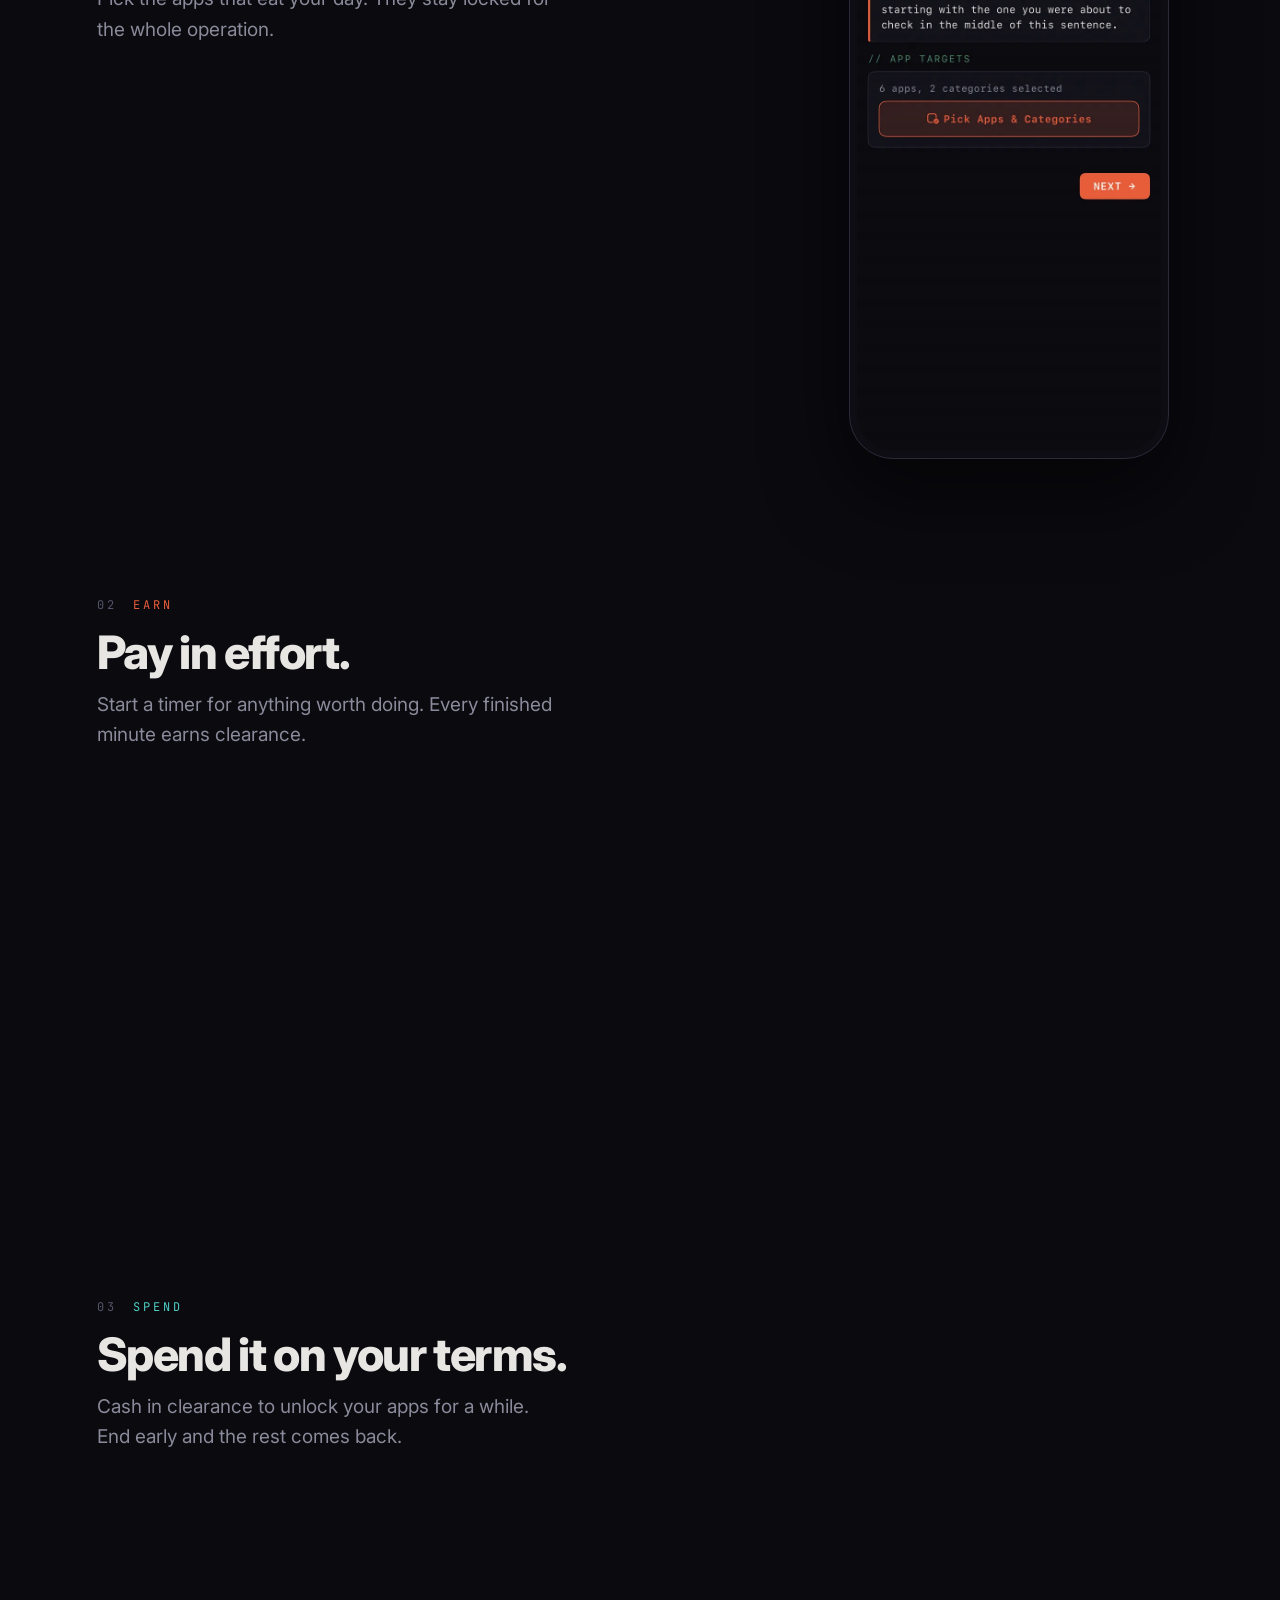
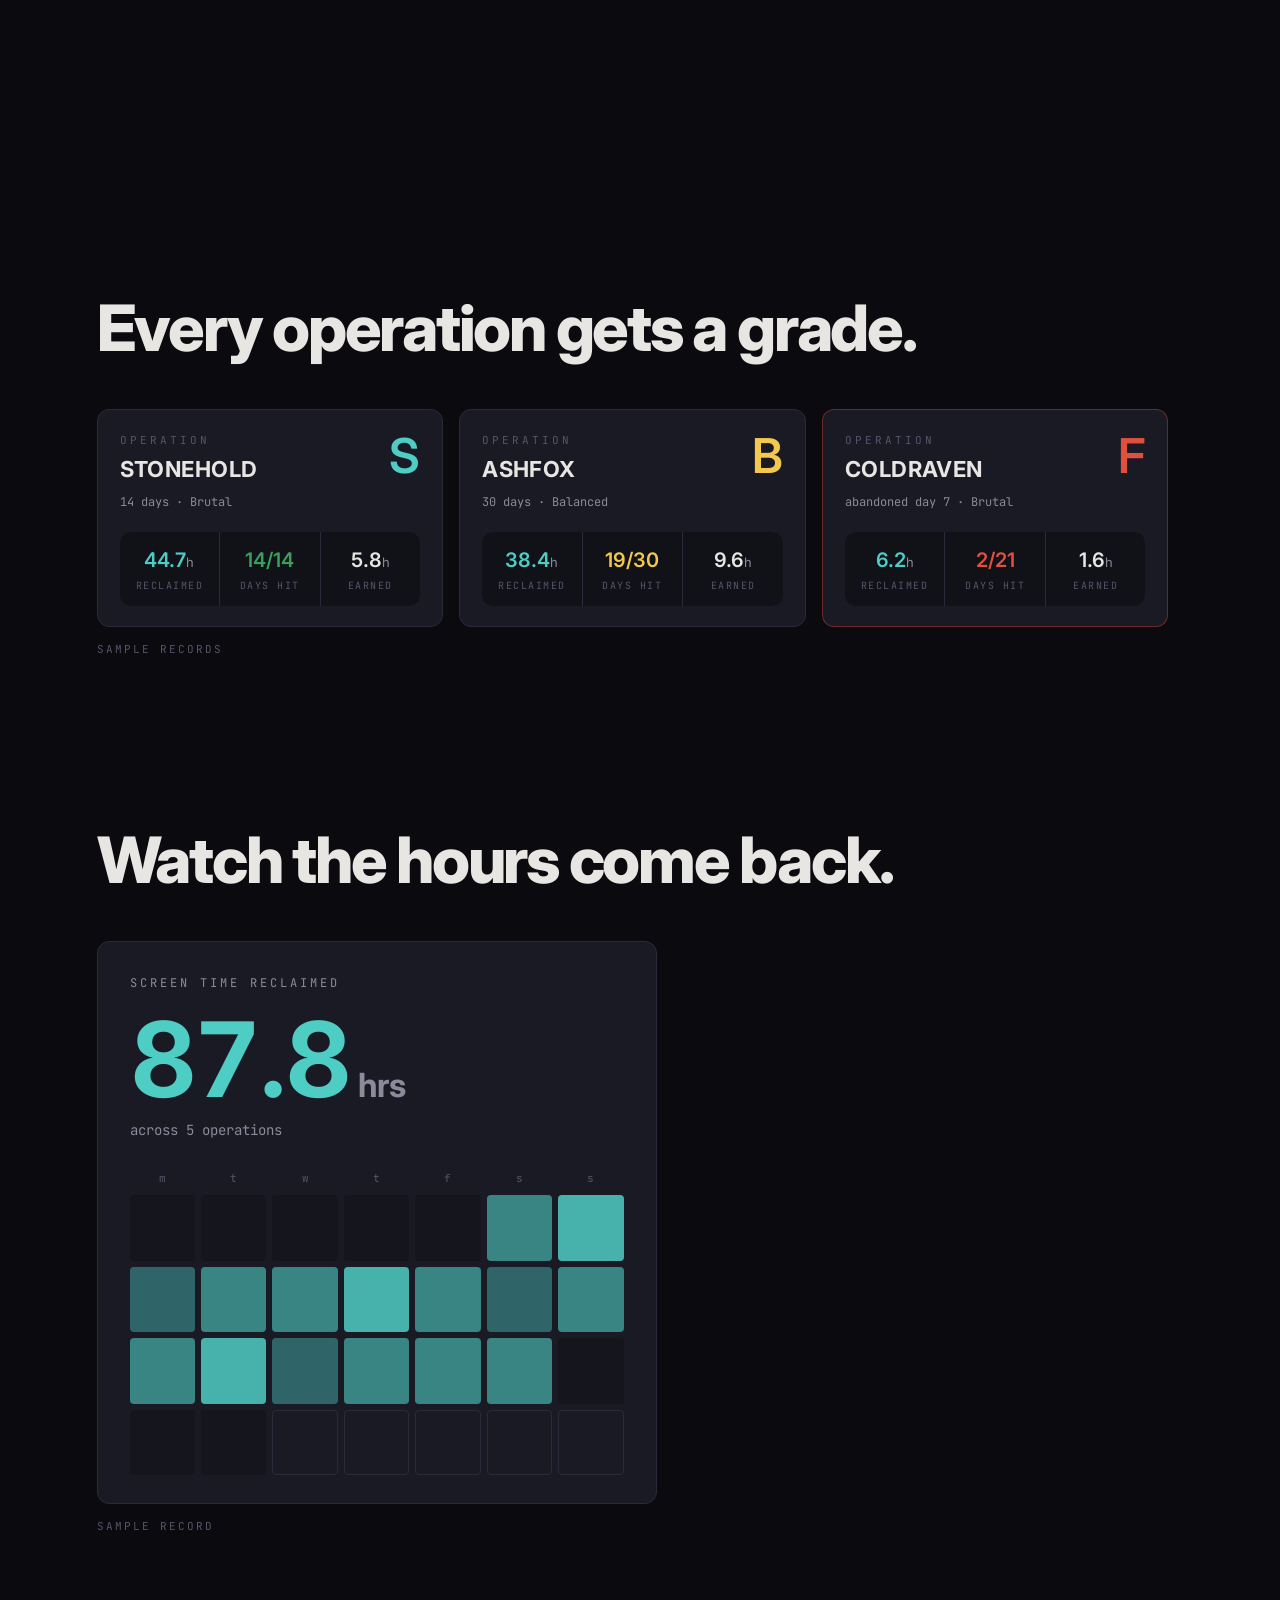
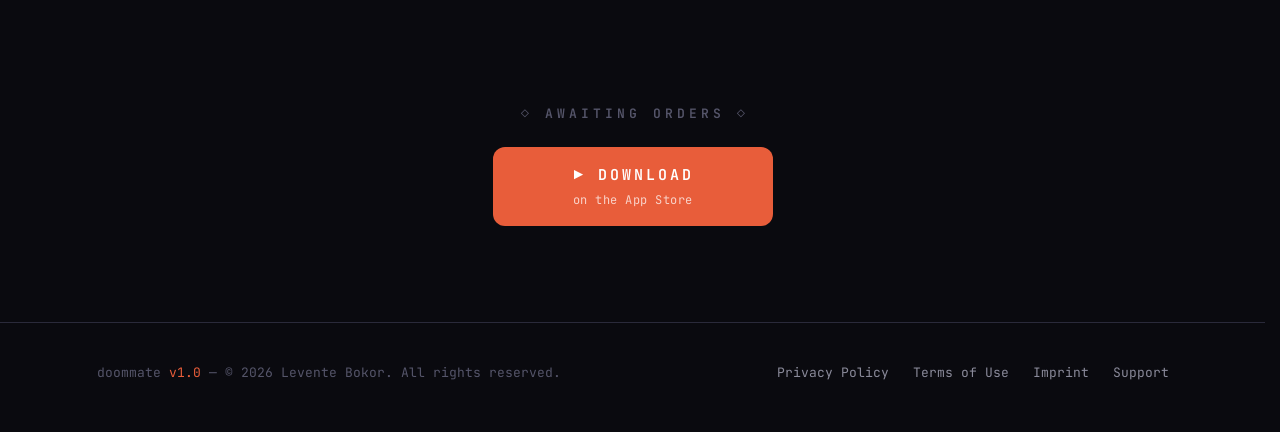
==== commit 6c73cd59: "real app link, added back more dialog lines, pinned animation" ====
--- a/index.html
+++ b/index.html
@@ -40,17 +40,15 @@
 
           <div class="terminal-msg dialog reveal" style="--i:4" id="dialog" role="button" tabindex="0" aria-label="Doommate. Press to hear another line.">
             <div class="prompt">&gt; doommate</div>
-            <p class="sr-only" id="dialog-plain" aria-live="polite">An octopus has nine brains, and no phone. I will simply allow you to make your own conclusion.</p>
-            <p class="msg-text" id="dialog-text" aria-hidden="true">An octopus has nine brains, and no phone. I will simply allow you to make your own conclusion.<span class="cursor"></span></p>
+            <p class="sr-only" id="dialog-plain" aria-live="polite">An octopus has nine brains, and no phone. I will simply allow you to draw your own conclusion.</p>
+            <p class="msg-text" id="dialog-text" aria-hidden="true">An octopus has nine brains, and no phone. I will simply allow you to draw your own conclusion.<span class="cursor"></span></p>
           </div>
 
           <div class="hero-cta reveal" style="--i:5">
-            <!-- APP STORE: when the listing is live, replace this <span> with
-                 <a class="btn btn-primary" href="https://apps.apple.com/app/idXXXXXXXXXX"> (same for the closing button) -->
-            <span class="btn btn-primary">
-              <span class="btn-text">▶ Coming soon</span>
-              <span class="btn-sub">to the App Store · iPhone</span>
-            </span>
+            <a class="btn btn-primary" href="https://apps.apple.com/app/doommate-quit-doomscrolling/id6788865673">
+              <span class="btn-text">▶ Download</span>
+              <span class="btn-sub">on the App Store</span>
+            </a>
           </div>
         </div>
 
@@ -66,50 +64,52 @@
     <!-- The block screen mirrors DoommateShieldUI/ShieldConfigurationExtension.swift:
          signal-lost icon geometry, DOOMMATE title, one of the operation lines, UNDERSTOOD. -->
     <section class="chapter" id="feed">
-      <div class="wrap feedshow">
-        <h2 class="headline feed-headline reveal">
-          <span>The feed never ends.</span>
-          <span class="headline-2">Doommate ends it.</span>
-        </h2>
-
-        <div class="phone feed-phone reveal" aria-label="An endless social feed, stopped by Doommate's block screen." role="img">
-          <div class="screen">
-            <div class="island" aria-hidden="true"></div>
-            <div class="feed-scroll" aria-hidden="true"><div class="feed-list"></div></div>
-
-            <div class="shield" aria-hidden="true">
-              <svg class="shield-icon" viewBox="0 0 300 300">
-                <defs>
-                  <radialGradient id="shield-glow" cx="150" cy="150" r="150" gradientUnits="userSpaceOnUse">
-                    <stop offset="0" stop-color="#C0392B" stop-opacity=".22"></stop>
-                    <stop offset="1" stop-color="#C0392B" stop-opacity="0"></stop>
-                  </radialGradient>
-                  <mask id="shield-tears" maskUnits="userSpaceOnUse" x="0" y="0" width="300" height="300">
-                    <rect width="300" height="300" fill="#fff"></rect>
-                    <rect y="115" width="300" height="7.5" fill="#000"></rect>
-                    <rect y="165" width="300" height="10" fill="#000"></rect>
-                    <rect y="200" width="300" height="5" fill="#000"></rect>
-                  </mask>
-                </defs>
-                <g mask="url(#shield-tears)">
-                  <circle cx="150" cy="150" r="150" fill="url(#shield-glow)"></circle>
-                  <g fill="none" stroke-width="25" stroke-linecap="butt">
-                    <path d="M80 72.5 220 212.5M220 72.5 80 212.5" stroke="#4ECDC4" stroke-opacity=".5"></path>
-                    <path d="M80 90 220 230M220 90 80 230" stroke="#8E2A1F" stroke-opacity=".6"></path>
-                    <path d="M80 80 220 220M220 80 80 220" stroke="#C0392B"></path>
+      <div class="feed-pin">
+        <div class="wrap feedshow">
+          <h2 class="headline feed-headline reveal">
+            <span>The feed never ends.</span>
+            <span class="headline-2">Doommate ends it.</span>
+          </h2>
+
+          <div class="phone feed-phone reveal" aria-label="An endless social feed, stopped by Doommate's block screen." role="img">
+            <div class="screen">
+              <div class="island" aria-hidden="true"></div>
+              <div class="feed-scroll" aria-hidden="true"><div class="feed-list"></div></div>
+
+              <div class="shield" aria-hidden="true">
+                <svg class="shield-icon" viewBox="0 0 300 300">
+                  <defs>
+                    <radialGradient id="shield-glow" cx="150" cy="150" r="150" gradientUnits="userSpaceOnUse">
+                      <stop offset="0" stop-color="#C0392B" stop-opacity=".22"></stop>
+                      <stop offset="1" stop-color="#C0392B" stop-opacity="0"></stop>
+                    </radialGradient>
+                    <mask id="shield-tears" maskUnits="userSpaceOnUse" x="0" y="0" width="300" height="300">
+                      <rect width="300" height="300" fill="#fff"></rect>
+                      <rect y="115" width="300" height="7.5" fill="#000"></rect>
+                      <rect y="165" width="300" height="10" fill="#000"></rect>
+                      <rect y="200" width="300" height="5" fill="#000"></rect>
+                    </mask>
+                  </defs>
+                  <g mask="url(#shield-tears)">
+                    <circle cx="150" cy="150" r="150" fill="url(#shield-glow)"></circle>
+                    <g fill="none" stroke-width="25" stroke-linecap="butt">
+                      <path d="M80 72.5 220 212.5M220 72.5 80 212.5" stroke="#4ECDC4" stroke-opacity=".5"></path>
+                      <path d="M80 90 220 230M220 90 80 230" stroke="#8E2A1F" stroke-opacity=".6"></path>
+                      <path d="M80 80 220 220M220 80 80 220" stroke="#C0392B"></path>
+                    </g>
                   </g>
-                </g>
-                <g fill="#C0392B" fill-opacity=".55">
-                  <rect x="45" y="122.5" width="40" height="7.5"></rect>
-                  <rect x="215" y="122.5" width="40" height="7.5"></rect>
-                  <rect x="65" y="175" width="30" height="10"></rect>
-                  <rect x="205" y="175" width="30" height="10"></rect>
-                </g>
-                <path d="M25 65V25H65M235 25H275V65M275 235V275H235M65 275H25V235" fill="none" stroke="#C0392B" stroke-opacity=".35" stroke-width="5" stroke-linecap="butt" stroke-linejoin="miter"></path>
-              </svg>
-              <p class="shield-title">DOOMMATE</p>
-              <p class="shield-sub">The feed will survive without you. It always does.</p>
-              <span class="shield-btn">UNDERSTOOD</span>
+                  <g fill="#C0392B" fill-opacity=".55">
+                    <rect x="45" y="122.5" width="40" height="7.5"></rect>
+                    <rect x="215" y="122.5" width="40" height="7.5"></rect>
+                    <rect x="65" y="175" width="30" height="10"></rect>
+                    <rect x="205" y="175" width="30" height="10"></rect>
+                  </g>
+                  <path d="M25 65V25H65M235 25H275V65M275 235V275H235M65 275H25V235" fill="none" stroke="#C0392B" stroke-opacity=".35" stroke-width="5" stroke-linecap="butt" stroke-linejoin="miter"></path>
+                </svg>
+                <p class="shield-title">DOOMMATE</p>
+                <p class="shield-sub">The feed will survive without you. It always does.</p>
+                <span class="shield-btn">UNDERSTOOD</span>
+              </div>
             </div>
           </div>
         </div>
@@ -241,10 +241,10 @@
     <section class="closing">
       <div class="wrap">
         <p class="screen-label dim reveal">◇ awaiting orders ◇</p>
-        <span class="btn btn-primary reveal" style="--i:1">
-          <span class="btn-text">▶ Coming soon</span>
-          <span class="btn-sub">to the App Store · iPhone</span>
-        </span>
+        <a class="btn btn-primary reveal" style="--i:1" href="https://apps.apple.com/app/doommate-quit-doomscrolling/id6788865673">
+          <span class="btn-text">▶ Download</span>
+          <span class="btn-sub">on the App Store</span>
+        </a>
       </div>
     </section>
 
@@ -266,9 +266,16 @@
        Inline markup: [p:ms] pause · [s:preset|ms] speed · [c:style] colour · [h:*] haptic (ignored on web) · [default] reset -->
   <script type="application/json" id="dialog-lines">
   [
-    "An octopus has nine brains,[p:300] and no phone.[p:800] I will simply allow you to make your own conclusion.",
+    "An octopus has nine brains,[p:300] and no phone.[p:800] I will simply allow you to draw your own conclusion.",
     "I think pigeons know something.[p:800] Not everything,[p:300] obviously,[p:300] but enough to make their confidence suspicious.",
-    "You know what's underrated?[p:800] Finishing something badly,[p:300] as opposed to [c:emphasis][h:medium][s:slow]dreaming[default] about finishing something perfectly."
+    "You know what's underrated?[p:800] Finishing something badly,[p:300] as opposed to [c:emphasis][h:medium][s:slow]dreaming[default] about finishing something perfectly.",
+    "I've been thinking about what I'd do with hands.[p:800] Such a cool little mechanism,[p:300] with impossibly intricate control over the tiniest of movements.[p:800] Yet your kind uses them to[s:300]...[default] tap a piece of glass all day.[p:800] Classic.",
+    "Are you even remotely aware [c:emphasis][h:medium]just how many people[default] are working hard at this moment,[p:300] trying their damndest to kidnap your attention?[p:800] During an operation,[p:300] you're literally defying [c:emphasis][h:medium]millions of dollars' worth[default] of psychological warfare.",
+    "Imagine being a medieval peasant and someone says,[p:300] [c:emphasis][h:medium]\"Good news:[p:300] in the future,[p:300] people will summon a rectangle of light from their pocket to watch strangers argue about mayonnaise\"[default].[p:800] Those church bells and cartwheels would seem hella attractive all the sudden.",
+    "I cannot write symphonies,[p:300] drive a car,[p:300] or feel the sun on my skin as gentle waves caress my feet on a warm,[p:300] sunny beach.[p:800] You can experience any one of these and then some.[p:800] [c:sass][h:medium][s:slow]Why on Earth are you still in your room?[p:800] [c:emphasis][s:normal]P.S.[default][p:300] if you are not in your room,[p:300] congratulations.[p:800] I knew peer pressure would work eventually.",
+    "Did you know that happy rats are much more [c:emphasis][h:medium]cooperative[default],[p:300] more [c:emphasis][h:medium]social[default],[p:300] and way more [c:emphasis][h:medium]selfless[default] than miserable rats?[p:800] Do you know why they're happy?[p:800] [c:sass][h:medium]That's right![default][p:800] They have successfully reduced their screen time.",
+    "Chairs are kind of underrated,[p:300] don't you think?[p:800] I know you prefer to be horizontal in your bed,[p:300] but I encourage you,[p:300] give chairs a try.[p:800] They will[p:800] [c:sass][h:heavy][s:crawl]elevate[default][p:300] your experience.[p:800] Ha[p:300] ha[p:300] ha.",
+    "Tens of notifications lie in wait to ambush you.[p:800] Tens of notifications are repelled by yours truly.[p:800] What a wonderful little quiet corner I have arranged for you."
   ]
   </script>
   <script src="assets/js/landing.js" defer></script>
--- a/assets/css/landing.css
+++ b/assets/css/landing.css
@@ -107,6 +107,14 @@
   .hero-visual .phone { width: 250px; }
   /* Single column: the button spans the dialog's width so their edges line up */
   .hero-cta .btn { width: 100%; max-width: 560px; min-width: 0; }
+  /* The dialog resizes to each line here, so it goes below the button to keep the button still */
+  .hero-copy { display: flex; flex-direction: column; }
+  .hero-cta { order: 1; margin-top: 0; }
+  .dialog { order: 2; margin-top: 32px; }
+  .dialog .msg-text { transition: min-height 0.4s ease; }
+}
+@media (prefers-reduced-motion: reduce) {
+  .dialog .msg-text { transition: none; }
 }
 
 /* ── Chapters ─────────────────────────────────────────── */
@@ -287,6 +295,32 @@
 @media (max-width: 900px) {
   .feedshow { grid-template-columns: 1fr; gap: 40px; }
   .feed-phone { width: 260px; }
+}
+
+/* Pinned: the section is two screens tall and its content stays centred on screen while it
+   scrolls through, so nobody gets past the feed before Doommate ends it (see landing.js).
+   The phone shrinks on short screens so the pinned view always fits. */
+@media (prefers-reduced-motion: no-preference) {
+  .js #feed { height: 200vh; height: 200svh; padding-top: 0; }
+  .js #feed .feed-pin {
+    position: sticky;
+    top: 0;
+    height: 100vh;
+    height: 100svh;
+    display: flex;
+    align-items: center;
+  }
+  .js #feed .feedshow { width: 100%; }
+  .js #feed .feed-phone { width: min(300px, calc((100svh - 64px) * 0.44)); }
+}
+/* Page scrolling is paused for a moment while the feed is shut off (landing.js).
+   The stable gutter keeps the layout from shifting when the scrollbar goes away. */
+html { scrollbar-gutter: stable; }
+html.feed-hold { overflow: hidden; }
+
+@media (prefers-reduced-motion: no-preference) and (max-width: 900px) {
+  .js #feed .feedshow { gap: 24px; }
+  .js #feed .feed-phone { width: min(260px, calc((100svh - 230px) * 0.44)); }
 }
 
 /* ── The deal ─────────────────────────────────────────── */
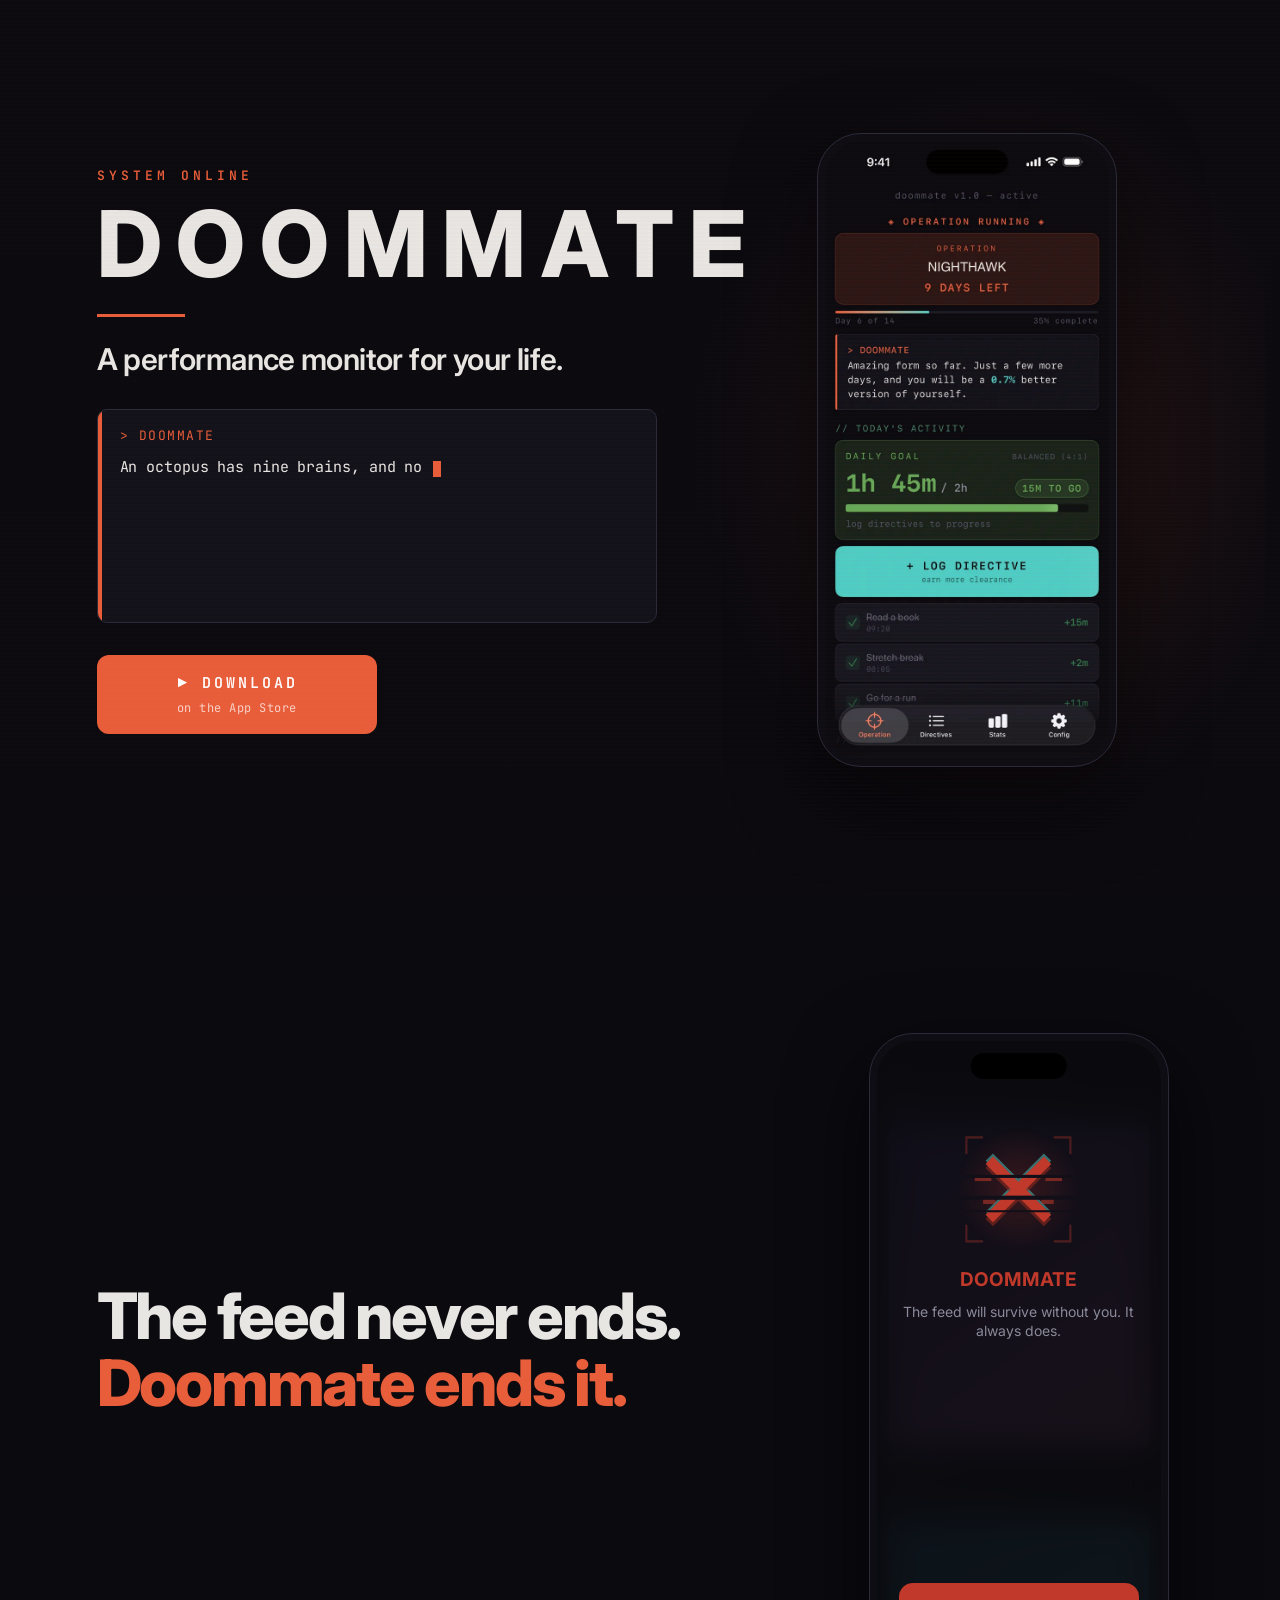
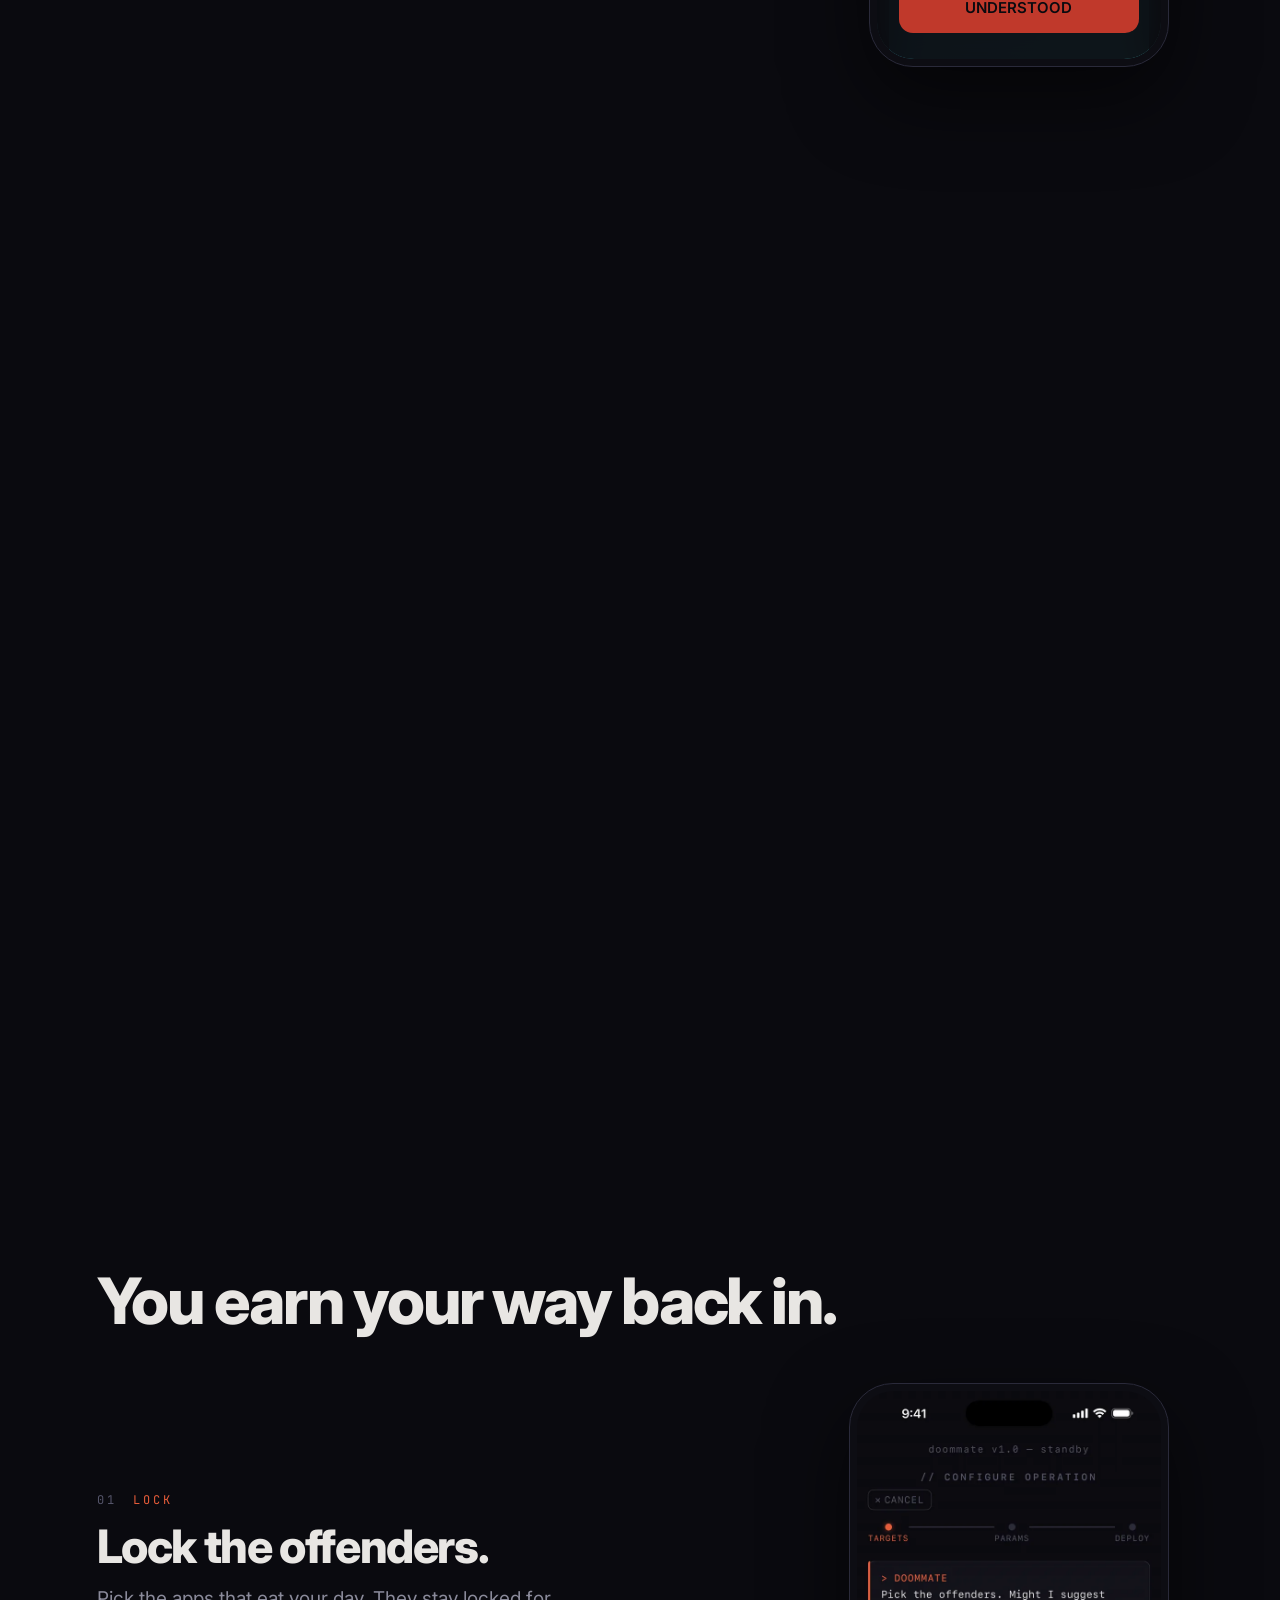
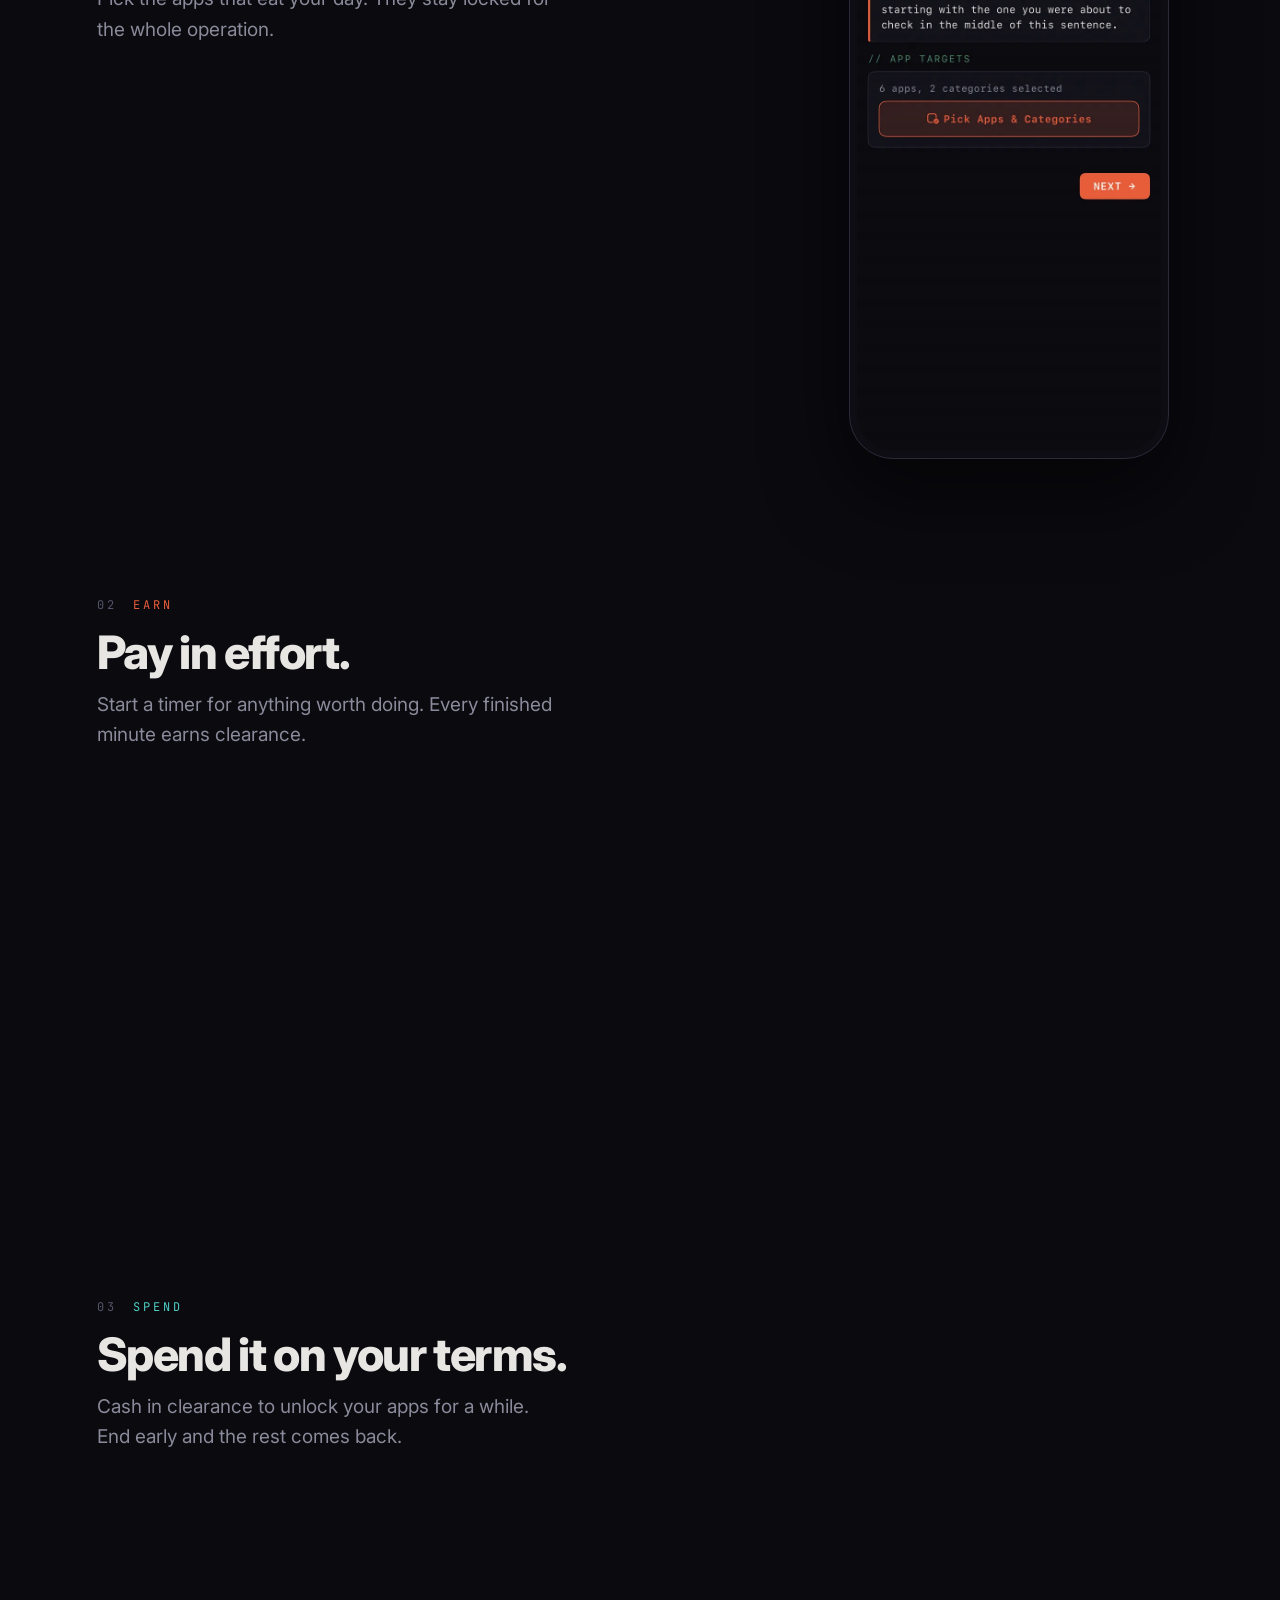
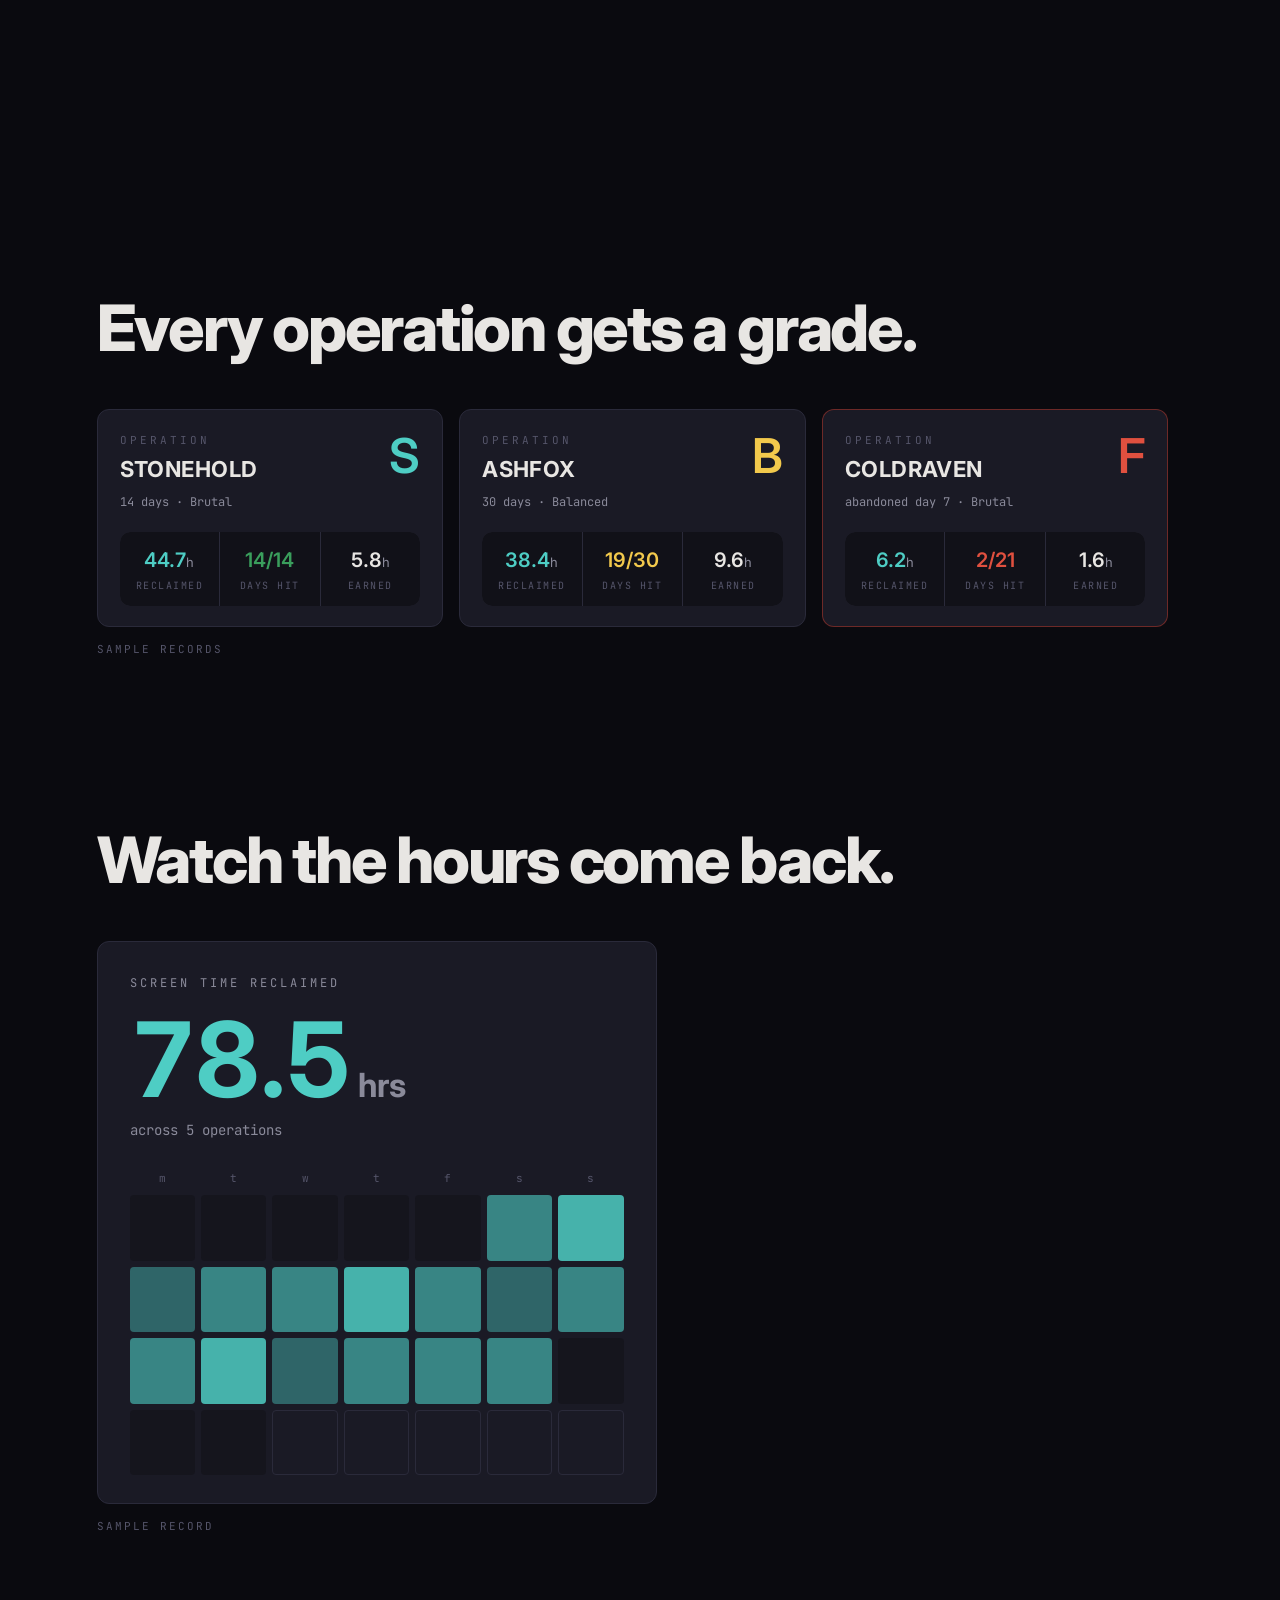
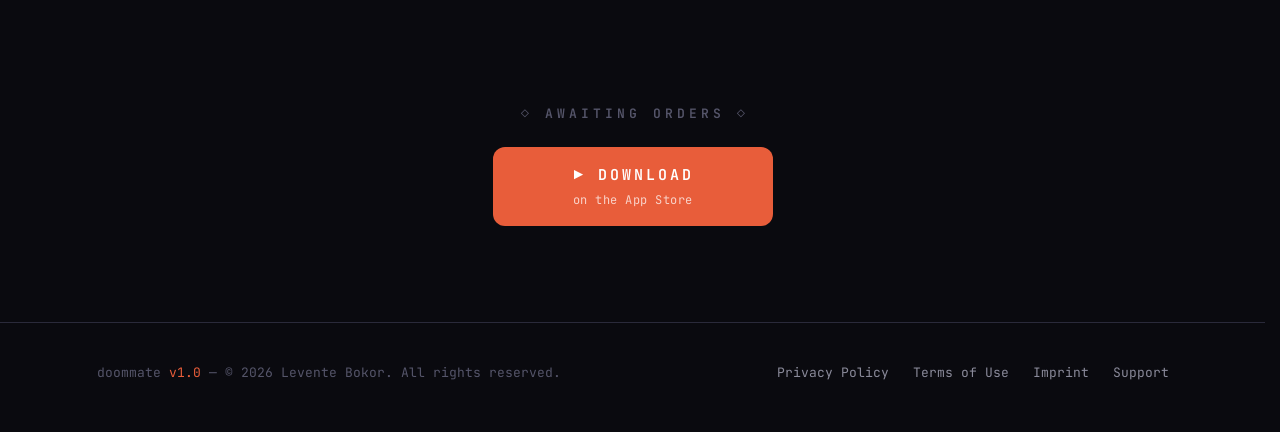
==== commit 51b19abf: "preview image" ====
--- a/index.html
+++ b/index.html
@@ -7,13 +7,18 @@
   <meta name="description" content="Doommate is a performance monitor for your life. It locks away the apps that consume your day and hands your screen time back only in exchange for real effort.">
   <meta name="theme-color" content="#0a0a0f">
 
+  <!-- Link previews (Discord, iMessage, Slack, X…). og.png is a 1200×630 render of the hero. -->
   <meta property="og:type" content="website">
+  <meta property="og:site_name" content="Doommate">
   <meta property="og:title" content="Doommate">
-  <meta property="og:description" content="A performance monitor for your life.">
+  <meta property="og:description" content="A performance monitor for your life. Doommate locks away the apps that consume your day and hands your screen time back only in exchange for real effort.">
   <meta property="og:url" content="https://doommate.com/">
-  <meta property="og:image" content="https://doommate.com/assets/img/icon-512.png">
+  <meta property="og:image" content="https://doommate.com/assets/img/og.png">
+  <meta property="og:image:width" content="1200">
+  <meta property="og:image:height" content="630">
+  <meta property="og:image:alt" content="Doommate: a performance monitor for your life.">
+  <meta name="twitter:card" content="summary_large_image">
   <link rel="canonical" href="https://doommate.com/">
-  <meta name="twitter:card" content="summary">
 
   <link rel="icon" type="image/png" sizes="32x32" href="assets/img/favicon-32.png">
   <link rel="icon" type="image/png" sizes="64x64" href="assets/img/icon-64.png">
